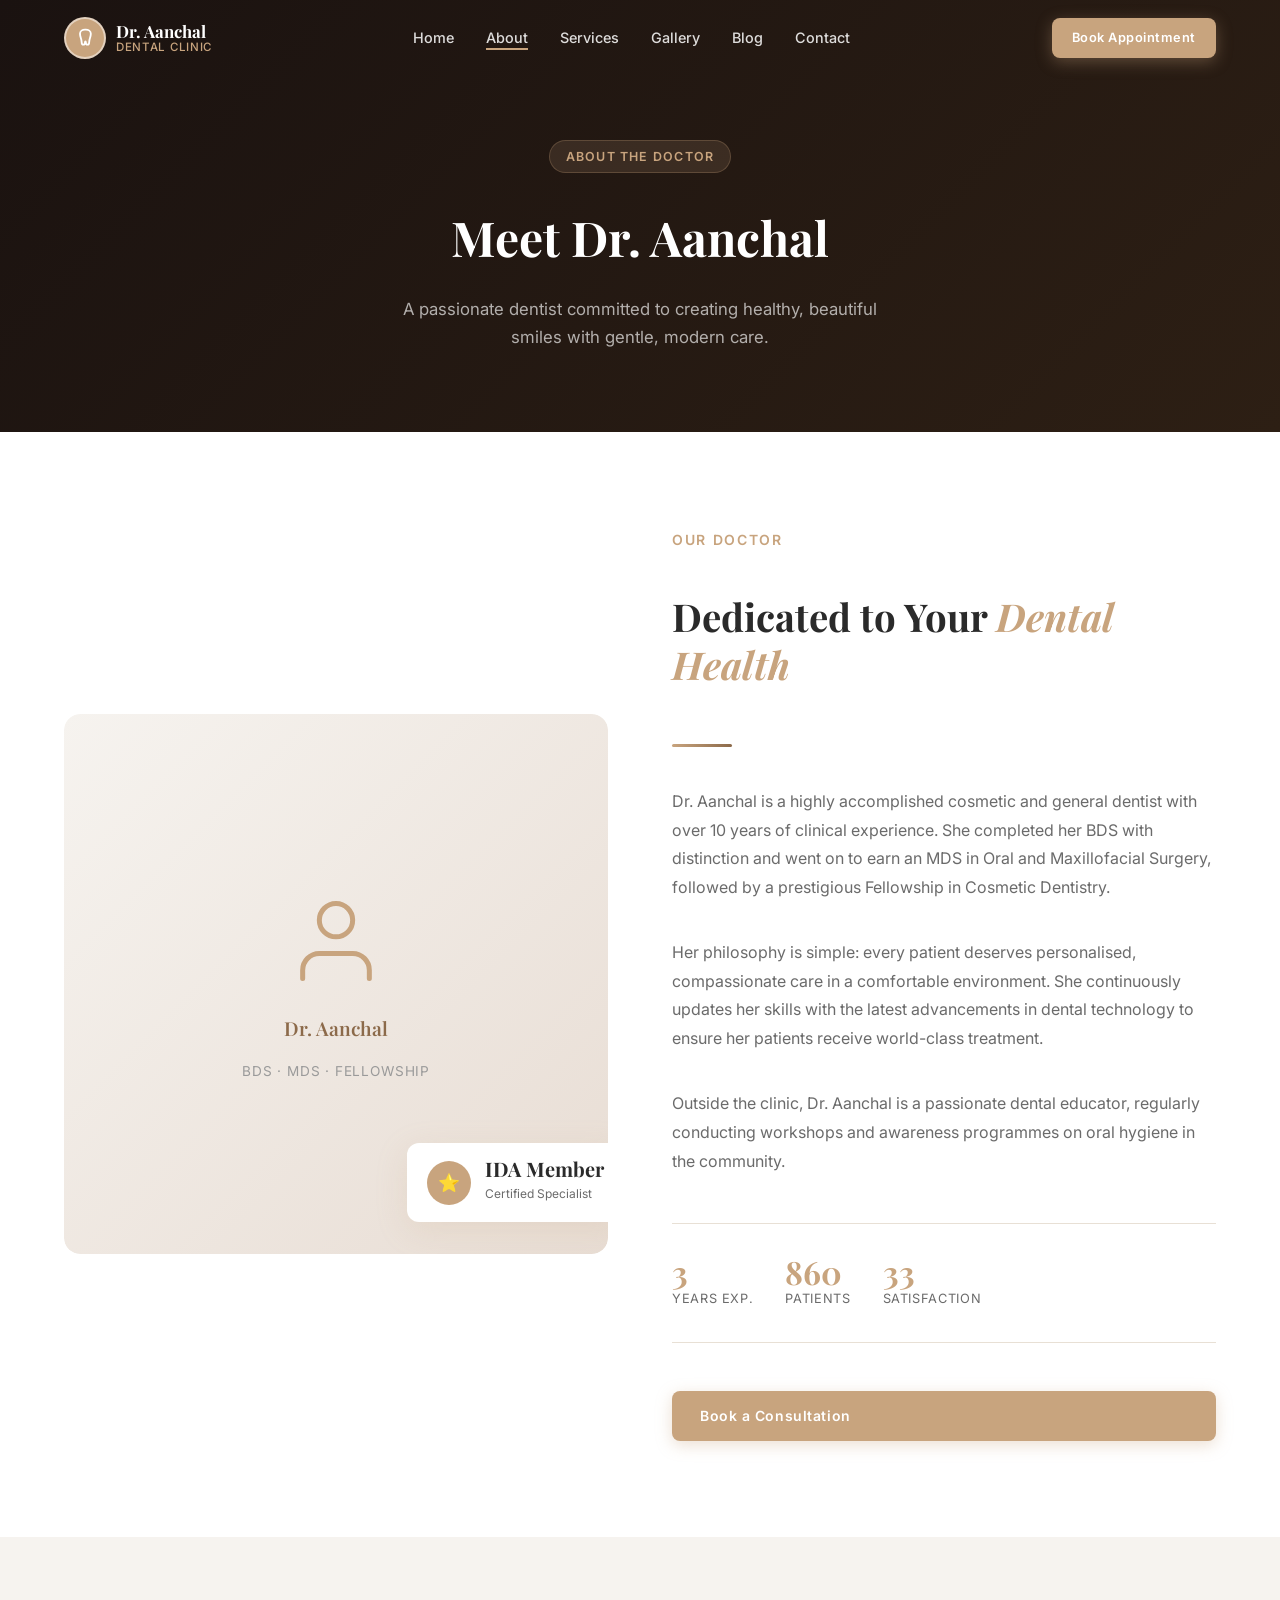
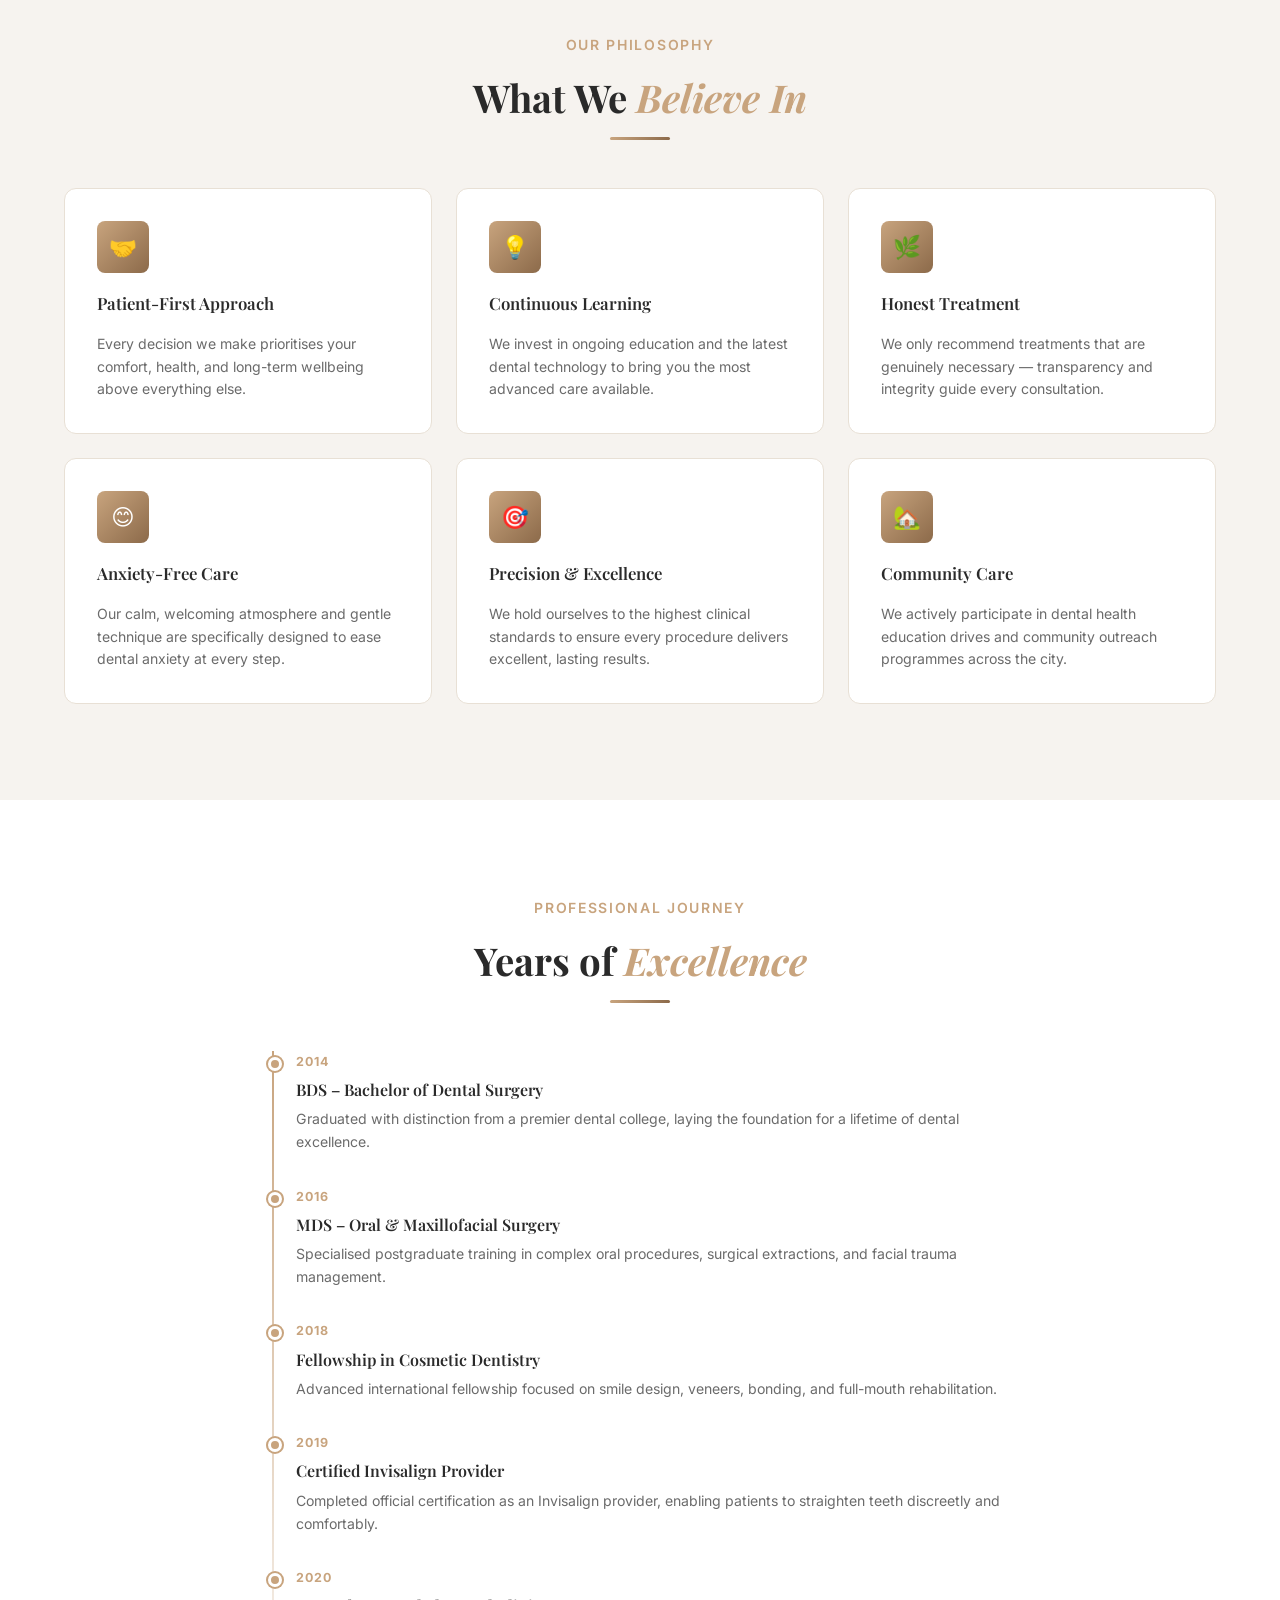
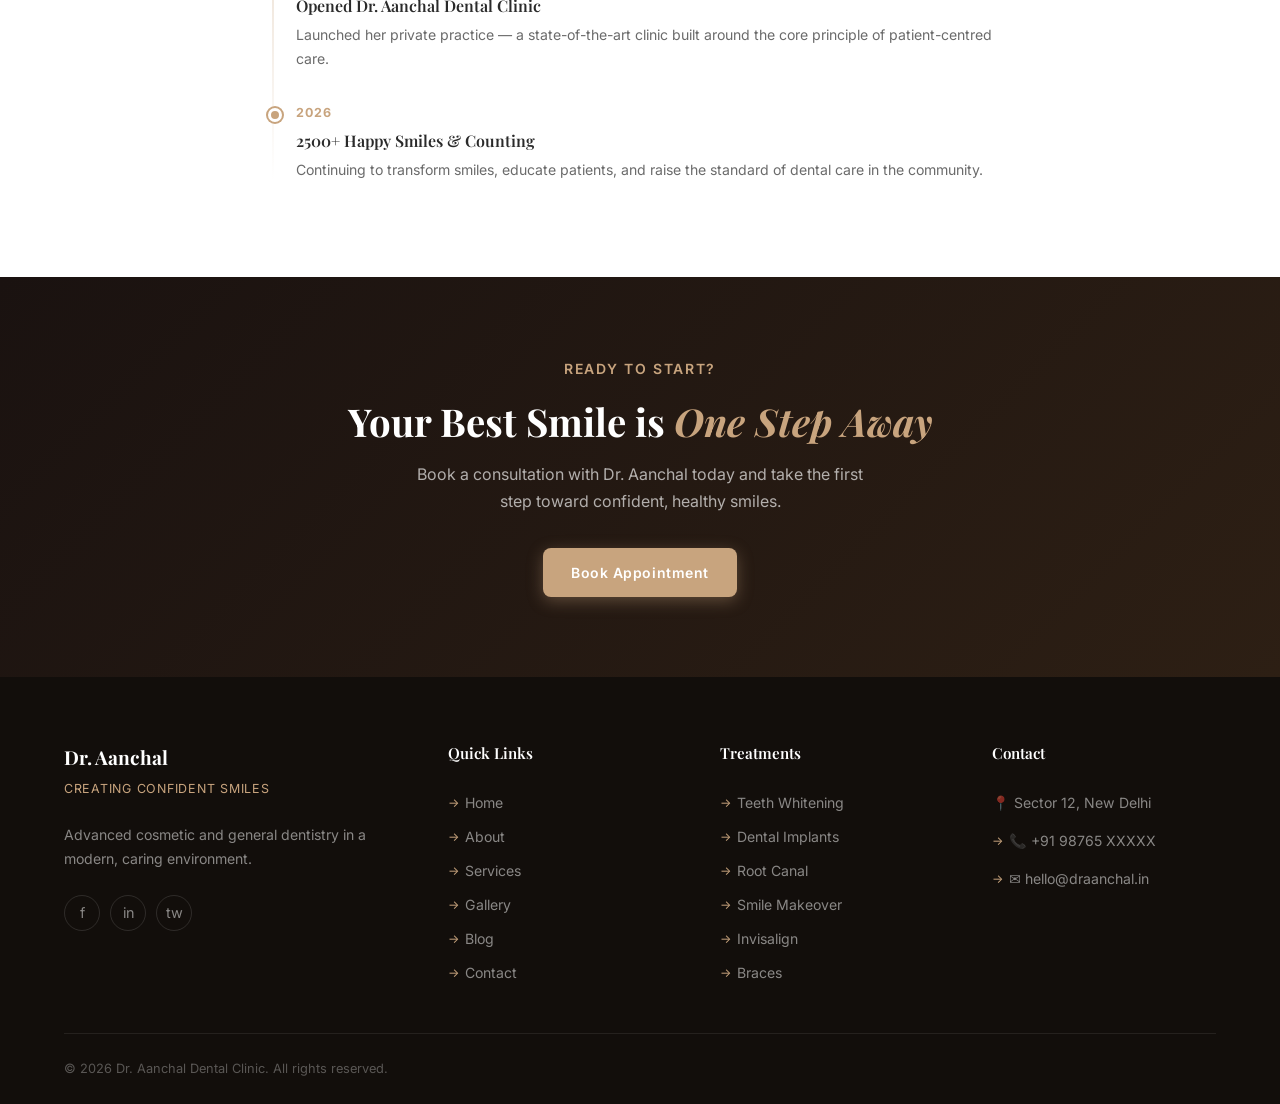
==== about.html @ 39e71c82 "feat: complete Dr. Aanchal dental clinic website - 6 pages, full design system, animations" ====
<!DOCTYPE html>
<html lang="en">
<head>
  <meta charset="UTF-8" />
  <meta name="viewport" content="width=device-width, initial-scale=1.0" />
  <meta name="description" content="Learn about Dr. Aanchal — a highly experienced cosmetic and general dentist with over 10 years of clinical expertise in modern, pain-free dentistry." />
  <title>About Dr. Aanchal | Expert Dental Care</title>
  <link rel="preconnect" href="https://fonts.googleapis.com" />
  <link rel="preconnect" href="https://fonts.gstatic.com" crossorigin />
  <link rel="stylesheet" href="assets/css/styles.css" />
  <style>
    .timeline { position: relative; padding-left: 32px; }
    .timeline::before { content:''; position:absolute; left:8px; top:0; bottom:0; width:2px; background: linear-gradient(to bottom, var(--color-primary), transparent); }
    .timeline-item { position:relative; padding-bottom:32px; }
    .timeline-item::before { content:''; position:absolute; left:-28px; top:6px; width:14px; height:14px; border-radius:50%; background:var(--color-primary); border:3px solid #fff; box-shadow:0 0 0 2px var(--color-primary); }
    .timeline-year { font-size:0.78rem; font-weight:700; color:var(--color-primary); text-transform:uppercase; letter-spacing:0.08em; margin-bottom:4px; }
    .timeline-title { font-family:var(--font-heading); font-size:1rem; font-weight:600; color:var(--color-text); margin-bottom:4px; }
    .timeline-desc { font-size:0.88rem; color:var(--color-text-muted); line-height:1.65; }
    .values-grid { display:grid; grid-template-columns:repeat(3,1fr); gap:24px; }
    @media(max-width:768px){.values-grid{grid-template-columns:1fr;}}
    @media(max-width:900px){.values-grid{grid-template-columns:repeat(2,1fr);}}
  </style>
</head>
<body>

<!-- Navbar -->
<nav class="navbar" id="navbar" role="navigation" aria-label="Main navigation">
  <div class="navbar__inner">
    <a href="index.html" class="navbar__logo" aria-label="Dr. Aanchal Dental Clinic home">
      <div class="navbar__logo-icon" aria-hidden="true">
        <svg width="20" height="20" viewBox="0 0 24 24" fill="none" stroke="currentColor" stroke-width="2.2" stroke-linecap="round" stroke-linejoin="round"><path d="M12 2C9 2 6 4 6 7c0 2 .5 3.5 1 5 .5 1.5 1 3 1 5 0 1.5.5 3 2 3s2-1.5 2-3c0-.5.2-1 .5-1 .3 0 .5.5.5 1 0 1.5.5 3 2 3s2-1.5 2-3c0-2 .5-3.5 1-5 .5-1.5 1-3 1-5 0-3-3-5-6-5z"/></svg>
      </div>
      <div class="navbar__logo-text">
        <span>Dr. Aanchal</span>
        <span>Dental Clinic</span>
      </div>
    </a>
    <ul class="navbar__nav" role="list">
      <li><a href="index.html">Home</a></li>
      <li><a href="about.html" class="active">About</a></li>
      <li><a href="services.html">Services</a></li>
      <li><a href="gallery.html">Gallery</a></li>
      <li><a href="blog.html">Blog</a></li>
      <li><a href="contact.html">Contact</a></li>
    </ul>
    <div class="navbar__cta"><a href="index.html#appointment" class="btn btn-primary btn-sm">Book Appointment</a></div>
    <button class="navbar__hamburger" id="hamburger" aria-label="Toggle menu"><span></span><span></span><span></span></button>
  </div>
</nav>
<nav class="navbar__mobile" id="mobileNav" aria-label="Mobile navigation">
  <a href="index.html">Home</a><a href="about.html">About</a><a href="services.html">Services</a><a href="gallery.html">Gallery</a><a href="blog.html">Blog</a><a href="contact.html">Contact</a>
  <a href="index.html#appointment" class="btn btn-primary" style="margin-top:8px">Book Appointment</a>
</nav>

<!-- Page Hero -->
<section class="page-hero" aria-label="About page hero">
  <div class="container">
    <span class="page-hero__label">About the Doctor</span>
    <h1 class="page-hero__title">Meet Dr. Aanchal</h1>
    <p class="page-hero__desc">A passionate dentist committed to creating healthy, beautiful smiles with gentle, modern care.</p>
  </div>
</section>

<!-- Doctor Profile -->
<section class="section" aria-labelledby="doctor-title">
  <div class="container">
    <div class="about__grid" style="display:grid;grid-template-columns:1fr 1fr;gap:64px;align-items:center;">

      <div class="about__image-wrap reveal">
        <div style="width:100%;height:540px;background:linear-gradient(135deg,#f6f3ef,#e8ddd4);border-radius:16px;display:flex;align-items:center;justify-content:center;flex-direction:column;gap:16px;">
          <svg width="100" height="110" viewBox="0 0 24 24" fill="none" stroke="#C8A47E" stroke-width="1.2" stroke-linecap="round" stroke-linejoin="round" aria-hidden="true"><path d="M20 21v-2a4 4 0 0 0-4-4H8a4 4 0 0 0-4 4v2"/><circle cx="12" cy="7" r="4"/></svg>
          <p style="font-family:'Playfair Display',serif;font-size:1.2rem;color:#8C6A4A;font-weight:600;">Dr. Aanchal</p>
          <p style="font-size:0.85rem;color:#9A9A9A;letter-spacing:0.06em;text-transform:uppercase;">BDS · MDS · Fellowship</p>
        </div>
        <div class="about__badge">
          <div class="about__badge-icon" aria-hidden="true">⭐</div>
          <div class="about__badge-text"><span>IDA Member</span><span>Certified Specialist</span></div>
        </div>
      </div>

      <div class="about__content reveal reveal-delay-2">
        <span class="section-label">Our Doctor</span>
        <h2 class="section-title" id="doctor-title">Dedicated to Your <em>Dental Health</em></h2>
        <div class="divider" aria-hidden="true"></div>
        <p class="about__bio">Dr. Aanchal is a highly accomplished cosmetic and general dentist with over 10 years of clinical experience. She completed her BDS with distinction and went on to earn an MDS in Oral and Maxillofacial Surgery, followed by a prestigious Fellowship in Cosmetic Dentistry.</p>
        <p class="about__bio" style="margin-top:12px;">Her philosophy is simple: every patient deserves personalised, compassionate care in a comfortable environment. She continuously updates her skills with the latest advancements in dental technology to ensure her patients receive world-class treatment.</p>
        <p class="about__bio" style="margin-top:12px;">Outside the clinic, Dr. Aanchal is a passionate dental educator, regularly conducting workshops and awareness programmes on oral hygiene in the community.</p>

        <div class="about__stats" style="margin-top:24px;">
          <div><div class="about__stat-num" data-count="10" data-suffix="+">10+</div><div class="about__stat-label">Years Exp.</div></div>
          <div><div class="about__stat-num" data-count="2500" data-suffix="+">2500+</div><div class="about__stat-label">Patients</div></div>
          <div><div class="about__stat-num" data-count="98" data-suffix="%">98%</div><div class="about__stat-label">Satisfaction</div></div>
        </div>
        <a href="index.html#appointment" class="btn btn-primary" style="margin-top:24px;">Book a Consultation</a>
      </div>

    </div>
  </div>
</section>

<!-- Core Values -->
<section class="section section--alt" aria-labelledby="values-title">
  <div class="container">
    <div class="section-header section-header--center">
      <span class="section-label">Our Philosophy</span>
      <h2 class="section-title" id="values-title">What We <em>Believe In</em></h2>
      <div class="divider divider--center" aria-hidden="true"></div>
    </div>
    <div class="values-grid">
      <div class="feature-card reveal">
        <div class="feature-card__icon" aria-hidden="true">🤝</div>
        <h3 class="feature-card__title">Patient-First Approach</h3>
        <p class="feature-card__desc">Every decision we make prioritises your comfort, health, and long-term wellbeing above everything else.</p>
      </div>
      <div class="feature-card reveal reveal-delay-1">
        <div class="feature-card__icon" aria-hidden="true">💡</div>
        <h3 class="feature-card__title">Continuous Learning</h3>
        <p class="feature-card__desc">We invest in ongoing education and the latest dental technology to bring you the most advanced care available.</p>
      </div>
      <div class="feature-card reveal reveal-delay-2">
        <div class="feature-card__icon" aria-hidden="true">🌿</div>
        <h3 class="feature-card__title">Honest Treatment</h3>
        <p class="feature-card__desc">We only recommend treatments that are genuinely necessary — transparency and integrity guide every consultation.</p>
      </div>
      <div class="feature-card reveal">
        <div class="feature-card__icon" aria-hidden="true">😊</div>
        <h3 class="feature-card__title">Anxiety-Free Care</h3>
        <p class="feature-card__desc">Our calm, welcoming atmosphere and gentle technique are specifically designed to ease dental anxiety at every step.</p>
      </div>
      <div class="feature-card reveal reveal-delay-1">
        <div class="feature-card__icon" aria-hidden="true">🎯</div>
        <h3 class="feature-card__title">Precision & Excellence</h3>
        <p class="feature-card__desc">We hold ourselves to the highest clinical standards to ensure every procedure delivers excellent, lasting results.</p>
      </div>
      <div class="feature-card reveal reveal-delay-2">
        <div class="feature-card__icon" aria-hidden="true">🏡</div>
        <h3 class="feature-card__title">Community Care</h3>
        <p class="feature-card__desc">We actively participate in dental health education drives and community outreach programmes across the city.</p>
      </div>
    </div>
  </div>
</section>

<!-- Journey / Timeline -->
<section class="section" aria-labelledby="journey-title">
  <div class="container" style="max-width:800px;">
    <div class="section-header section-header--center">
      <span class="section-label">Professional Journey</span>
      <h2 class="section-title" id="journey-title">Years of <em>Excellence</em></h2>
      <div class="divider divider--center" aria-hidden="true"></div>
    </div>
    <div class="timeline reveal">
      <div class="timeline-item">
        <div class="timeline-year">2014</div>
        <div class="timeline-title">BDS – Bachelor of Dental Surgery</div>
        <div class="timeline-desc">Graduated with distinction from a premier dental college, laying the foundation for a lifetime of dental excellence.</div>
      </div>
      <div class="timeline-item">
        <div class="timeline-year">2016</div>
        <div class="timeline-title">MDS – Oral & Maxillofacial Surgery</div>
        <div class="timeline-desc">Specialised postgraduate training in complex oral procedures, surgical extractions, and facial trauma management.</div>
      </div>
      <div class="timeline-item">
        <div class="timeline-year">2018</div>
        <div class="timeline-title">Fellowship in Cosmetic Dentistry</div>
        <div class="timeline-desc">Advanced international fellowship focused on smile design, veneers, bonding, and full-mouth rehabilitation.</div>
      </div>
      <div class="timeline-item">
        <div class="timeline-year">2019</div>
        <div class="timeline-title">Certified Invisalign Provider</div>
        <div class="timeline-desc">Completed official certification as an Invisalign provider, enabling patients to straighten teeth discreetly and comfortably.</div>
      </div>
      <div class="timeline-item">
        <div class="timeline-year">2020</div>
        <div class="timeline-title">Opened Dr. Aanchal Dental Clinic</div>
        <div class="timeline-desc">Launched her private practice — a state-of-the-art clinic built around the core principle of patient-centred care.</div>
      </div>
      <div class="timeline-item" style="padding-bottom:0;">
        <div class="timeline-year">2026</div>
        <div class="timeline-title">2500+ Happy Smiles & Counting</div>
        <div class="timeline-desc">Continuing to transform smiles, educate patients, and raise the standard of dental care in the community.</div>
      </div>
    </div>
  </div>
</section>

<!-- CTA Banner -->
<section style="background:linear-gradient(135deg,#1a1210,#2d1f14);padding:80px 0;text-align:center;" aria-labelledby="cta-title">
  <div class="container">
    <span class="section-label" style="color:var(--color-primary);">Ready to Start?</span>
    <h2 class="section-title" id="cta-title" style="color:#fff;margin:8px auto 16px;">Your Best Smile is <em>One Step Away</em></h2>
    <p style="color:rgba(255,255,255,0.65);max-width:480px;margin:0 auto 32px;font-size:1rem;">Book a consultation with Dr. Aanchal today and take the first step toward confident, healthy smiles.</p>
    <a href="index.html#appointment" class="btn btn-primary">Book Appointment</a>
  </div>
</section>

<!-- Footer -->
<footer class="footer" role="contentinfo">
  <div class="container">
    <div class="footer__top">
      <div>
        <div class="footer__brand-name">Dr. Aanchal</div>
        <span class="footer__brand-tagline">Creating Confident Smiles</span>
        <p class="footer__brand-desc">Advanced cosmetic and general dentistry in a modern, caring environment.</p>
        <div class="footer__social" aria-label="Social media">
          <a href="#" class="social-link" aria-label="Facebook">f</a>
          <a href="#" class="social-link" aria-label="Instagram">in</a>
          <a href="#" class="social-link" aria-label="Twitter">tw</a>
        </div>
      </div>
      <div>
        <h4 class="footer__col-title">Quick Links</h4>
        <ul class="footer__links">
          <li><a href="index.html">Home</a></li><li><a href="about.html">About</a></li>
          <li><a href="services.html">Services</a></li><li><a href="gallery.html">Gallery</a></li>
          <li><a href="blog.html">Blog</a></li><li><a href="contact.html">Contact</a></li>
        </ul>
      </div>
      <div>
        <h4 class="footer__col-title">Treatments</h4>
        <ul class="footer__links">
          <li><a href="services.html">Teeth Whitening</a></li><li><a href="services.html">Dental Implants</a></li>
          <li><a href="services.html">Root Canal</a></li><li><a href="services.html">Smile Makeover</a></li>
          <li><a href="services.html">Invisalign</a></li><li><a href="services.html">Braces</a></li>
        </ul>
      </div>
      <div>
        <h4 class="footer__col-title">Contact</h4>
        <ul class="footer__links" style="gap:14px;">
          <li style="color:rgba(255,255,255,0.5);font-size:0.88rem;">📍 Sector 12, New Delhi</li>
          <li><a href="tel:+919876500000" style="color:rgba(255,255,255,0.5);font-size:0.88rem;">📞 +91 98765 XXXXX</a></li>
          <li><a href="mailto:hello@draanchal.in" style="color:rgba(255,255,255,0.5);font-size:0.88rem;">✉️ hello@draanchal.in</a></li>
        </ul>
      </div>
    </div>
    <div class="footer__bottom"><span>&copy; 2026 Dr. Aanchal Dental Clinic. All rights reserved.</span></div>
  </div>
</footer>

<script src="assets/js/main.js"></script>
</body>
</html>
---- assets/css/styles.css ----
/* ============================================================
   DR. AANCHAL DENTAL CLINIC — GLOBAL DESIGN SYSTEM
   ============================================================ */

/* ---- Google Fonts ---- */
@import url('https://fonts.googleapis.com/css2?family=Playfair+Display:ital,wght@0,400;0,600;0,700;1,400&family=Inter:wght@300;400;500;600;700&display=swap');

/* ---- CSS Custom Properties ---- */
:root {
  /* Colors */
  --color-primary:     #C8A47E;
  --color-primary-dark:#8C6A4A;
  --color-secondary:   #F6F3EF;
  --color-bg:          #FFFFFF;
  --color-text:        #2A2A2A;
  --color-text-muted:  #6B6B6B;
  --color-text-light:  #9A9A9A;
  --color-border:      #E8E0D5;
  --color-overlay:     rgba(42, 42, 42, 0.55);

  /* Typography */
  --font-heading: 'Playfair Display', Georgia, serif;
  --font-body:    'Inter', system-ui, sans-serif;

  /* Font Sizes */
  --fs-hero:    clamp(2.4rem, 5vw, 4rem);
  --fs-h2:      clamp(1.8rem, 3vw, 2.5rem);
  --fs-h3:      clamp(1.2rem, 2vw, 1.5rem);
  --fs-body:    1rem;
  --fs-sm:      0.875rem;

  /* Spacing */
  --sp-1: 8px;
  --sp-2: 16px;
  --sp-3: 24px;
  --sp-4: 32px;
  --sp-5: 48px;
  --sp-6: 64px;
  --sp-7: 96px;

  /* Layout */
  --max-width: 1200px;
  --radius-sm: 8px;
  --radius-md: 12px;
  --radius-lg: 16px;

  /* Shadows */
  --shadow-sm: 0 2px 8px rgba(200, 164, 126, 0.1);
  --shadow-md: 0 8px 32px rgba(200, 164, 126, 0.18);
  --shadow-lg: 0 16px 48px rgba(200, 164, 126, 0.25);

  /* Transitions */
  --transition: 0.35s ease-out;
  --transition-fast: 0.2s ease-out;
}

/* ============================================================
   RESET & BASE
   ============================================================ */
*, *::before, *::after {
  box-sizing: border-box;
  margin: 0;
  padding: 0;
}

html {
  scroll-behavior: smooth;
  font-size: 16px;
}

body {
  font-family: var(--font-body);
  color: var(--color-text);
  background: var(--color-bg);
  line-height: 1.7;
  overflow-x: hidden;
}

img {
  max-width: 100%;
  height: auto;
  display: block;
}

a {
  color: inherit;
  text-decoration: none;
}

ul {
  list-style: none;
}

button, input, select, textarea {
  font-family: var(--font-body);
}

/* ============================================================
   UTILITY CLASSES
   ============================================================ */
.container {
  width: 100%;
  max-width: var(--max-width);
  margin: 0 auto;
  padding: 0 var(--sp-3);
}

.section {
  padding: var(--sp-7) 0;
}

.section--alt {
  background: var(--color-secondary);
}

.section-label {
  font-family: var(--font-body);
  font-size: var(--fs-sm);
  font-weight: 600;
  letter-spacing: 0.12em;
  text-transform: uppercase;
  color: var(--color-primary);
  display: block;
  margin-bottom: var(--sp-2);
}

.section-title {
  font-family: var(--font-heading);
  font-size: var(--fs-h2);
  font-weight: 700;
  color: var(--color-text);
  line-height: 1.25;
  margin-bottom: var(--sp-2);
}

.section-title em {
  color: var(--color-primary);
  font-style: italic;
}

.section-desc {
  font-size: 1.05rem;
  color: var(--color-text-muted);
  max-width: 580px;
  margin-bottom: var(--sp-5);
}

.section-header {
  margin-bottom: var(--sp-5);
}

.section-header--center {
  text-align: center;
}

.section-header--center .section-desc {
  margin: 0 auto var(--sp-5);
}

.text-gold { color: var(--color-primary); }
.text-muted { color: var(--color-text-muted); }

.grid-2 { display: grid; grid-template-columns: repeat(2, 1fr); gap: var(--sp-4); }
.grid-3 { display: grid; grid-template-columns: repeat(3, 1fr); gap: var(--sp-4); }
.grid-4 { display: grid; grid-template-columns: repeat(4, 1fr); gap: var(--sp-3); }

.flex-center {
  display: flex;
  align-items: center;
  justify-content: center;
}

/* ============================================================
   BUTTONS
   ============================================================ */
.btn {
  display: inline-flex;
  align-items: center;
  gap: 8px;
  padding: 13px 28px;
  border-radius: var(--radius-sm);
  font-size: var(--fs-sm);
  font-weight: 600;
  letter-spacing: 0.04em;
  cursor: pointer;
  border: none;
  transition: var(--transition);
  white-space: nowrap;
}

.btn-primary {
  background: var(--color-primary);
  color: #fff;
  box-shadow: 0 4px 16px rgba(200, 164, 126, 0.35);
}

.btn-primary:hover {
  background: var(--color-primary-dark);
  transform: translateY(-2px);
  box-shadow: var(--shadow-md);
}

.btn-outline {
  background: transparent;
  color: var(--color-primary);
  border: 1.5px solid var(--color-primary);
}

.btn-outline:hover {
  background: var(--color-primary);
  color: #fff;
  transform: translateY(-2px);
}

.btn-white {
  background: #fff;
  color: var(--color-primary-dark);
}

.btn-white:hover {
  background: var(--color-secondary);
  transform: translateY(-2px);
}

.btn-sm {
  padding: 9px 20px;
  font-size: 0.8rem;
}

/* ============================================================
   NAVBAR
   ============================================================ */
.navbar {
  position: fixed;
  top: 0;
  left: 0;
  right: 0;
  z-index: 999;
  background: transparent;
  transition: background var(--transition), box-shadow var(--transition);
  padding: 0;
}

.navbar.scrolled {
  background: rgba(255, 255, 255, 0.97);
  box-shadow: 0 2px 24px rgba(200, 164, 126, 0.15);
  backdrop-filter: blur(12px);
}

.navbar__inner {
  display: flex;
  align-items: center;
  justify-content: space-between;
  height: 76px;
  padding: 0 var(--sp-3);
  max-width: var(--max-width);
  margin: 0 auto;
}

.navbar__logo {
  display: flex;
  align-items: center;
  gap: 10px;
}

.navbar__logo-icon {
  width: 42px;
  height: 42px;
  background: var(--color-primary);
  border-radius: 50%;
  display: flex;
  align-items: center;
  justify-content: center;
  color: #fff;
  font-size: 1.2rem;
}

.navbar__logo-text {
  display: flex;
  flex-direction: column;
  line-height: 1.2;
}

.navbar__logo-text span:first-child {
  font-family: var(--font-heading);
  font-size: 1.05rem;
  font-weight: 700;
  color: var(--color-text);
}

.navbar__logo-text span:last-child {
  font-size: 0.72rem;
  color: var(--color-primary);
  letter-spacing: 0.06em;
  text-transform: uppercase;
  font-weight: 500;
}

.navbar.scrolled .navbar__logo-text span:first-child { color: var(--color-text); }
.navbar:not(.scrolled) .navbar__logo-text span:first-child { color: #fff; }
.navbar:not(.scrolled) .navbar__logo-icon { border: 2px solid rgba(255,255,255,0.5); }

.navbar__nav {
  display: flex;
  align-items: center;
  gap: var(--sp-4);
}

.navbar__nav a {
  font-size: 0.9rem;
  font-weight: 500;
  color: var(--color-text-muted);
  position: relative;
  transition: color var(--transition-fast);
}

.navbar:not(.scrolled) .navbar__nav a {
  color: rgba(255,255,255,0.85);
}

.navbar__nav a::after {
  content: '';
  position: absolute;
  bottom: -4px;
  left: 0;
  right: 100%;
  height: 2px;
  background: var(--color-primary);
  transition: right var(--transition-fast);
}

.navbar__nav a:hover::after,
.navbar__nav a.active::after { right: 0; }

.navbar__nav a:hover,
.navbar__nav a.active { color: var(--color-primary); }

.navbar:not(.scrolled) .navbar__nav a:hover { color: #fff; }

.navbar__cta {
  display: flex;
  align-items: center;
  gap: var(--sp-2);
}

.navbar__hamburger {
  display: none;
  flex-direction: column;
  gap: 5px;
  cursor: pointer;
  padding: 6px;
  background: none;
  border: none;
}

.navbar__hamburger span {
  display: block;
  width: 24px;
  height: 2px;
  background: #fff;
  border-radius: 2px;
  transition: var(--transition);
}

.navbar.scrolled .navbar__hamburger span { background: var(--color-text); }

.navbar__hamburger.open span:nth-child(1) { transform: translateY(7px) rotate(45deg); }
.navbar__hamburger.open span:nth-child(2) { opacity: 0; }
.navbar__hamburger.open span:nth-child(3) { transform: translateY(-7px) rotate(-45deg); }

/* Mobile nav overlay */
.navbar__mobile {
  display: none;
  position: fixed;
  inset: 76px 0 0;
  background: rgba(255,255,255,0.98);
  backdrop-filter: blur(16px);
  flex-direction: column;
  align-items: center;
  justify-content: center;
  gap: var(--sp-4);
  z-index: 998;
  opacity: 0;
  pointer-events: none;
  transition: opacity var(--transition);
}

.navbar__mobile.open {
  opacity: 1;
  pointer-events: all;
}

.navbar__mobile a {
  font-family: var(--font-heading);
  font-size: 1.5rem;
  color: var(--color-text);
  font-weight: 600;
}

.navbar__mobile a:hover { color: var(--color-primary); }

/* ============================================================
   HERO SECTION
   ============================================================ */
.hero {
  position: relative;
  min-height: 100vh;
  display: flex;
  align-items: center;
  overflow: hidden;
  background: #1a1412;
}

.hero__bg {
  position: absolute;
  inset: 0;
  background-image: url('../images/hero-bg.jpg');
  background-size: cover;
  background-position: center 20%;
  opacity: 0.65;
  transform: scale(1.05);
  animation: heroZoom 8s ease-out forwards;
}

@keyframes heroZoom {
  from { transform: scale(1.08); }
  to   { transform: scale(1.0); }
}

.hero__gradient {
  position: absolute;
  inset: 0;
  background: linear-gradient(
    135deg,
    rgba(20, 15, 10, 0.75) 0%,
    rgba(140, 106, 74, 0.35) 60%,
    transparent 100%
  );
}

.hero__content {
  position: relative;
  z-index: 2;
  padding: var(--sp-7) var(--sp-3);
  max-width: var(--max-width);
  margin: 0 auto;
  width: 100%;
  padding-top: 120px;
}

.hero__badge {
  display: inline-flex;
  align-items: center;
  gap: 8px;
  background: rgba(200, 164, 126, 0.2);
  border: 1px solid rgba(200, 164, 126, 0.4);
  color: #e8c99a;
  padding: 6px 16px;
  border-radius: 50px;
  font-size: 0.78rem;
  font-weight: 600;
  letter-spacing: 0.1em;
  text-transform: uppercase;
  margin-bottom: var(--sp-3);
  animation: fadeInUp 0.6s ease-out 0.2s both;
}

.hero__badge-dot {
  width: 6px;
  height: 6px;
  background: var(--color-primary);
  border-radius: 50%;
  animation: pulse 1.8s infinite;
}

@keyframes pulse {
  0%, 100% { opacity: 1; transform: scale(1); }
  50%       { opacity: 0.5; transform: scale(1.3); }
}

.hero__title {
  font-family: var(--font-heading);
  font-size: var(--fs-hero);
  font-weight: 700;
  color: #fff;
  line-height: 1.18;
  max-width: 700px;
  margin-bottom: var(--sp-3);
  animation: fadeInUp 0.6s ease-out 0.4s both;
}

.hero__title em {
  color: var(--color-primary);
  font-style: italic;
  display: block;
}

.hero__subtitle {
  font-size: 1.1rem;
  color: rgba(255,255,255,0.8);
  max-width: 520px;
  line-height: 1.75;
  margin-bottom: var(--sp-5);
  animation: fadeInUp 0.6s ease-out 0.6s both;
}

.hero__actions {
  display: flex;
  align-items: center;
  gap: var(--sp-3);
  flex-wrap: wrap;
  animation: fadeInUp 0.6s ease-out 0.8s both;
}

.hero__stats {
  display: flex;
  align-items: center;
  gap: var(--sp-5);
  margin-top: var(--sp-6);
  animation: fadeInUp 0.6s ease-out 1s both;
}

.hero__stat {
  text-align: left;
}

.hero__stat-number {
  font-family: var(--font-heading);
  font-size: 2rem;
  font-weight: 700;
  color: var(--color-primary);
  line-height: 1;
}

.hero__stat-label {
  font-size: 0.78rem;
  color: rgba(255,255,255,0.65);
  margin-top: 2px;
  text-transform: uppercase;
  letter-spacing: 0.06em;
}

.hero__stat-divider {
  width: 1px;
  height: 40px;
  background: rgba(255,255,255,0.2);
}

.hero__scroll {
  position: absolute;
  bottom: 32px;
  left: 50%;
  transform: translateX(-50%);
  display: flex;
  flex-direction: column;
  align-items: center;
  gap: 8px;
  cursor: pointer;
  z-index: 2;
  animation: fadeIn 1s ease 1.5s both;
}

.hero__scroll span {
  font-size: 0.72rem;
  color: rgba(255,255,255,0.5);
  letter-spacing: 0.1em;
  text-transform: uppercase;
}

.hero__scroll-line {
  width: 1px;
  height: 40px;
  background: linear-gradient(to bottom, rgba(255,255,255,0.4), transparent);
  animation: scrollLine 1.5s ease-in-out infinite;
}

@keyframes scrollLine {
  0%   { transform: scaleY(0); transform-origin: top; }
  50%  { transform: scaleY(1); transform-origin: top; }
  100% { transform: scaleY(0); transform-origin: bottom; }
}

/* ============================================================
   SERVICES SECTION
   ============================================================ */
.service-card {
  background: var(--color-bg);
  border: 1px solid var(--color-border);
  border-radius: var(--radius-lg);
  padding: var(--sp-4);
  display: flex;
  flex-direction: column;
  gap: var(--sp-2);
  transition: transform var(--transition), box-shadow var(--transition), border-color var(--transition);
  cursor: pointer;
}

.service-card:hover {
  transform: translateY(-6px);
  box-shadow: var(--shadow-lg);
  border-color: var(--color-primary);
}

.service-card__icon {
  width: 56px;
  height: 56px;
  background: var(--color-secondary);
  border-radius: var(--radius-md);
  display: flex;
  align-items: center;
  justify-content: center;
  font-size: 1.5rem;
  margin-bottom: var(--sp-1);
  transition: background var(--transition);
}

.service-card:hover .service-card__icon {
  background: var(--color-primary);
}

.service-card__icon svg,
.service-card__icon span {
  transition: color var(--transition), stroke var(--transition);
}

.service-card:hover .service-card__icon svg { stroke: #fff; }

.service-card__title {
  font-family: var(--font-heading);
  font-size: 1.1rem;
  font-weight: 600;
  color: var(--color-text);
}

.service-card__desc {
  font-size: 0.9rem;
  color: var(--color-text-muted);
  line-height: 1.65;
  flex: 1;
}

.service-card__link {
  font-size: 0.85rem;
  font-weight: 600;
  color: var(--color-primary);
  display: inline-flex;
  align-items: center;
  gap: 6px;
  margin-top: var(--sp-1);
  transition: gap var(--transition-fast);
}

.service-card:hover .service-card__link { gap: 10px; }

/* ============================================================
   ABOUT SECTION
   ============================================================ */
.about__image-wrap {
  position: relative;
  border-radius: var(--radius-lg);
  overflow: hidden;
}

.about__image-wrap img {
  width: 100%;
  height: 560px;
  object-fit: cover;
  border-radius: var(--radius-lg);
  transition: transform 0.6s ease-out;
}

.about__image-wrap:hover img { transform: scale(1.03); }

.about__badge {
  position: absolute;
  bottom: 32px;
  right: -16px;
  background: #fff;
  border-radius: var(--radius-md);
  padding: 16px 20px;
  box-shadow: var(--shadow-md);
  display: flex;
  align-items: center;
  gap: 14px;
  min-width: 180px;
}

.about__badge-icon {
  width: 44px;
  height: 44px;
  background: var(--color-primary);
  border-radius: 50%;
  display: flex;
  align-items: center;
  justify-content: center;
  color: #fff;
  font-size: 1.1rem;
  flex-shrink: 0;
}

.about__badge-text span:first-child {
  font-family: var(--font-heading);
  font-size: 1.25rem;
  font-weight: 700;
  color: var(--color-text);
  display: block;
  line-height: 1;
}

.about__badge-text span:last-child {
  font-size: 0.75rem;
  color: var(--color-text-muted);
}

.about__content {
  display: flex;
  flex-direction: column;
  justify-content: center;
  gap: var(--sp-3);
}

.about__bio {
  font-size: 1rem;
  color: var(--color-text-muted);
  line-height: 1.8;
}

.about__credentials {
  display: flex;
  flex-direction: column;
  gap: var(--sp-2);
}

.credential-item {
  display: flex;
  align-items: center;
  gap: 12px;
  font-size: 0.9rem;
  color: var(--color-text-muted);
}

.credential-dot {
  width: 8px;
  height: 8px;
  background: var(--color-primary);
  border-radius: 50%;
  flex-shrink: 0;
}

.about__stats {
  display: flex;
  gap: var(--sp-4);
  padding: var(--sp-4) 0;
  border-top: 1px solid var(--color-border);
  border-bottom: 1px solid var(--color-border);
}

.about__stat-num {
  font-family: var(--font-heading);
  font-size: 2rem;
  font-weight: 700;
  color: var(--color-primary);
  line-height: 1;
}

.about__stat-label {
  font-size: 0.8rem;
  color: var(--color-text-muted);
  text-transform: uppercase;
  letter-spacing: 0.05em;
}

/* ============================================================
   WHY CHOOSE US
   ============================================================ */
.feature-card {
  background: var(--color-bg);
  border-radius: var(--radius-md);
  padding: var(--sp-4);
  display: flex;
  flex-direction: column;
  align-items: flex-start;
  gap: var(--sp-2);
  border: 1px solid var(--color-border);
  transition: transform var(--transition), box-shadow var(--transition);
}

.feature-card:hover {
  transform: translateY(-4px);
  box-shadow: var(--shadow-md);
}

.feature-card__icon {
  width: 52px;
  height: 52px;
  background: linear-gradient(135deg, var(--color-primary), var(--color-primary-dark));
  border-radius: var(--radius-sm);
  display: flex;
  align-items: center;
  justify-content: center;
  color: #fff;
  font-size: 1.4rem;
}

.feature-card__title {
  font-family: var(--font-heading);
  font-size: 1.05rem;
  font-weight: 600;
  color: var(--color-text);
}

.feature-card__desc {
  font-size: 0.88rem;
  color: var(--color-text-muted);
  line-height: 1.6;
}

/* ============================================================
   TREATMENTS SECTION
   ============================================================ */
.treatment-card {
  background: var(--color-bg);
  border-radius: var(--radius-lg);
  overflow: hidden;
  border: 1px solid var(--color-border);
  transition: transform var(--transition), box-shadow var(--transition);
}

.treatment-card:hover {
  transform: translateY(-6px);
  box-shadow: var(--shadow-lg);
}

.treatment-card__img {
  height: 200px;
  overflow: hidden;
  background: var(--color-secondary);
  display: flex;
  align-items: center;
  justify-content: center;
}

.treatment-card__img img {
  width: 100%;
  height: 100%;
  object-fit: cover;
  transition: transform 0.5s ease-out;
}

.treatment-card:hover .treatment-card__img img {
  transform: scale(1.08);
}

.treatment-card__img-placeholder {
  font-size: 3.5rem;
}

.treatment-card__body {
  padding: var(--sp-3);
}

.treatment-card__title {
  font-family: var(--font-heading);
  font-size: 1.1rem;
  font-weight: 600;
  color: var(--color-text);
  margin-bottom: 8px;
}

.treatment-card__desc {
  font-size: 0.88rem;
  color: var(--color-text-muted);
  line-height: 1.65;
  margin-bottom: var(--sp-3);
}

/* ============================================================
   BEFORE / AFTER GALLERY
   ============================================================ */
.gallery-grid {
  display: grid;
  grid-template-columns: repeat(3, 1fr);
  gap: var(--sp-3);
}

.gallery-item {
  position: relative;
  border-radius: var(--radius-md);
  overflow: hidden;
  aspect-ratio: 4/3;
  background: var(--color-secondary);
  cursor: pointer;
}

.gallery-item__img {
  width: 100%;
  height: 100%;
  object-fit: cover;
  transition: transform 0.5s ease-out;
}

.gallery-item:hover .gallery-item__img { transform: scale(1.08); }

.gallery-item__overlay {
  position: absolute;
  inset: 0;
  background: linear-gradient(to top, rgba(140, 106, 74, 0.85), transparent);
  opacity: 0;
  transition: opacity var(--transition);
  display: flex;
  align-items: flex-end;
  padding: var(--sp-3);
}

.gallery-item:hover .gallery-item__overlay { opacity: 1; }

.gallery-item__label {
  color: #fff;
  font-weight: 600;
  font-size: 0.95rem;
  font-family: var(--font-heading);
}

.gallery-item__sublabel {
  color: rgba(255,255,255,0.75);
  font-size: 0.78rem;
}

.gallery-placeholder {
  width: 100%;
  height: 100%;
  display: flex;
  flex-direction: column;
  align-items: center;
  justify-content: center;
  gap: 8px;
  background: linear-gradient(135deg, var(--color-secondary), #e8e0d5);
}

.gallery-placeholder span {
  font-size: 2.5rem;
}

.gallery-placeholder p {
  font-size: 0.78rem;
  color: var(--color-text-muted);
  text-align: center;
  font-weight: 600;
}

/* ============================================================
   TESTIMONIALS
   ============================================================ */
.testimonials-carousel {
  position: relative;
  overflow: hidden;
}

.testimonials-track {
  display: flex;
  transition: transform 0.5s ease-out;
}

.testimonial-card {
  min-width: 100%;
  display: flex;
  justify-content: center;
}

.testimonial-inner {
  max-width: 680px;
  background: var(--color-bg);
  border-radius: var(--radius-lg);
  padding: var(--sp-5);
  text-align: center;
  box-shadow: var(--shadow-md);
  position: relative;
}

.testimonial-inner::before {
  content: '\201C';
  font-family: var(--font-heading);
  font-size: 6rem;
  color: var(--color-primary);
  opacity: 0.15;
  position: absolute;
  top: -10px;
  left: 24px;
  line-height: 1;
}

.testimonial__stars {
  display: flex;
  justify-content: center;
  gap: 4px;
  margin-bottom: var(--sp-3);
}

.star {
  color: #F59E0B;
  font-size: 1.1rem;
}

.testimonial__text {
  font-size: 1.05rem;
  color: var(--color-text-muted);
  line-height: 1.8;
  font-style: italic;
  margin-bottom: var(--sp-4);
}

.testimonial__author {
  display: flex;
  align-items: center;
  justify-content: center;
  gap: var(--sp-2);
}

.testimonial__avatar {
  width: 48px;
  height: 48px;
  border-radius: 50%;
  background: var(--color-primary);
  display: flex;
  align-items: center;
  justify-content: center;
  font-size: 1.1rem;
  color: #fff;
  font-weight: 700;
  font-family: var(--font-heading);
  flex-shrink: 0;
}

.testimonial__name {
  font-family: var(--font-heading);
  font-weight: 600;
  font-size: 1rem;
  color: var(--color-text);
}

.testimonial__role {
  font-size: 0.8rem;
  color: var(--color-text-muted);
}

.carousel-controls {
  display: flex;
  align-items: center;
  justify-content: center;
  gap: var(--sp-2);
  margin-top: var(--sp-4);
}

.carousel-btn {
  width: 44px;
  height: 44px;
  border-radius: 50%;
  border: 1.5px solid var(--color-border);
  background: var(--color-bg);
  display: flex;
  align-items: center;
  justify-content: center;
  cursor: pointer;
  transition: var(--transition);
  color: var(--color-text-muted);
  font-size: 1.1rem;
}

.carousel-btn:hover {
  background: var(--color-primary);
  border-color: var(--color-primary);
  color: #fff;
}

.carousel-dots {
  display: flex;
  gap: 8px;
  align-items: center;
}

.carousel-dot {
  width: 8px;
  height: 8px;
  border-radius: 50%;
  background: var(--color-border);
  cursor: pointer;
  transition: var(--transition);
}

.carousel-dot.active {
  background: var(--color-primary);
  transform: scale(1.3);
}

/* ============================================================
   APPOINTMENT FORM
   ============================================================ */
.appointment-section {
  background: linear-gradient(135deg, #1a1210 0%, #2d1f14 50%, #1a1210 100%);
  position: relative;
  overflow: hidden;
}

.appointment-section::before {
  content: '';
  position: absolute;
  top: -100px;
  right: -100px;
  width: 400px;
  height: 400px;
  border-radius: 50%;
  background: rgba(200, 164, 126, 0.07);
  pointer-events: none;
}

.appointment-section::after {
  content: '';
  position: absolute;
  bottom: -80px;
  left: -80px;
  width: 300px;
  height: 300px;
  border-radius: 50%;
  background: rgba(200, 164, 126, 0.05);
  pointer-events: none;
}

.appointment-grid {
  display: grid;
  grid-template-columns: 1fr 1.2fr;
  gap: var(--sp-6);
  align-items: start;
}

.appointment__info { color: #fff; }

.appointment__info .section-label { color: var(--color-primary); }
.appointment__info .section-title { color: #fff; }
.appointment__info .section-desc { color: rgba(255,255,255,0.65); }

.appointment__info-items {
  display: flex;
  flex-direction: column;
  gap: var(--sp-3);
  margin-top: var(--sp-4);
}

.appointment__info-item {
  display: flex;
  align-items: center;
  gap: var(--sp-2);
  color: rgba(255,255,255,0.75);
  font-size: 0.9rem;
}

.appointment__info-item-icon {
  width: 36px;
  height: 36px;
  background: rgba(200, 164, 126, 0.15);
  border-radius: var(--radius-sm);
  display: flex;
  align-items: center;
  justify-content: center;
  flex-shrink: 0;
}

.appointment-form {
  background: #fff;
  border-radius: var(--radius-lg);
  padding: var(--sp-5);
  box-shadow: var(--shadow-lg);
}

.form-row {
  display: grid;
  grid-template-columns: 1fr 1fr;
  gap: var(--sp-2);
}

.form-group {
  display: flex;
  flex-direction: column;
  gap: 6px;
  margin-bottom: var(--sp-2);
}

.form-group label {
  font-size: 0.82rem;
  font-weight: 600;
  color: var(--color-text);
  letter-spacing: 0.03em;
}

.form-group input,
.form-group select,
.form-group textarea {
  padding: 12px 16px;
  border: 1.5px solid var(--color-border);
  border-radius: var(--radius-sm);
  font-size: 0.9rem;
  color: var(--color-text);
  background: var(--color-bg);
  transition: border-color var(--transition-fast), box-shadow var(--transition-fast);
  outline: none;
}

.form-group input:focus,
.form-group select:focus,
.form-group textarea:focus {
  border-color: var(--color-primary);
  box-shadow: 0 0 0 3px rgba(200, 164, 126, 0.15);
}

.form-group textarea {
  resize: none;
  height: 100px;
}

.form-group select {
  appearance: none;
  background-image: url("data:image/svg+xml,%3csvg xmlns='http://www.w3.org/2000/svg' fill='none' viewBox='0 0 20 20'%3e%3cpath stroke='%236b6b6b' stroke-linecap='round' stroke-linejoin='round' stroke-width='1.5' d='m6 8 4 4 4-4'/%3e%3c/svg%3e");
  background-repeat: no-repeat;
  background-position: right 12px center;
  background-size: 20px;
  padding-right: 40px;
}

.form-success {
  display: none;
  text-align: center;
  padding: var(--sp-4);
  color: var(--color-primary-dark);
  font-weight: 500;
}

.form-success.visible { display: block; }

/* ============================================================
   FAQ SECTION
   ============================================================ */
.faq-list {
  display: flex;
  flex-direction: column;
  gap: var(--sp-2);
  max-width: 780px;
  margin: 0 auto;
}

.faq-item {
  border: 1.5px solid var(--color-border);
  border-radius: var(--radius-md);
  overflow: hidden;
  transition: border-color var(--transition);
}

.faq-item.open { border-color: var(--color-primary); }

.faq-question {
  width: 100%;
  padding: 18px 24px;
  display: flex;
  align-items: center;
  justify-content: space-between;
  background: none;
  border: none;
  cursor: pointer;
  text-align: left;
  font-family: var(--font-heading);
  font-size: 1rem;
  font-weight: 600;
  color: var(--color-text);
  gap: var(--sp-2);
  transition: color var(--transition-fast);
}

.faq-item.open .faq-question { color: var(--color-primary-dark); }

.faq-icon {
  width: 28px;
  height: 28px;
  border-radius: 50%;
  background: var(--color-secondary);
  display: flex;
  align-items: center;
  justify-content: center;
  flex-shrink: 0;
  transition: background var(--transition), transform var(--transition);
  color: var(--color-primary);
  font-size: 1.1rem;
  font-weight: 300;
}

.faq-item.open .faq-icon {
  background: var(--color-primary);
  color: #fff;
  transform: rotate(45deg);
}

.faq-answer {
  max-height: 0;
  overflow: hidden;
  transition: max-height 0.4s ease-out, padding 0.3s ease-out;
}

.faq-answer-inner {
  padding: 0 24px 20px;
  font-size: 0.92rem;
  color: var(--color-text-muted);
  line-height: 1.75;
}

.faq-item.open .faq-answer { max-height: 300px; }

/* ============================================================
   BLOG SECTION
   ============================================================ */
.blog-card {
  background: var(--color-bg);
  border-radius: var(--radius-lg);
  overflow: hidden;
  border: 1px solid var(--color-border);
  transition: transform var(--transition), box-shadow var(--transition);
}

.blog-card:hover {
  transform: translateY(-5px);
  box-shadow: var(--shadow-lg);
}

.blog-card__img {
  height: 210px;
  background: var(--color-secondary);
  overflow: hidden;
  display: flex;
  align-items: center;
  justify-content: center;
  font-size: 3rem;
}

.blog-card__img img {
  width: 100%;
  height: 100%;
  object-fit: cover;
  transition: transform 0.5s ease-out;
}

.blog-card:hover .blog-card__img img { transform: scale(1.07); }

.blog-card__body { padding: var(--sp-3); }

.blog-card__meta {
  display: flex;
  align-items: center;
  gap: 12px;
  font-size: 0.78rem;
  color: var(--color-text-light);
  margin-bottom: var(--sp-2);
}

.blog-card__tag {
  background: var(--color-secondary);
  color: var(--color-primary-dark);
  padding: 3px 10px;
  border-radius: 50px;
  font-weight: 600;
}

.blog-card__title {
  font-family: var(--font-heading);
  font-size: 1.05rem;
  font-weight: 600;
  color: var(--color-text);
  margin-bottom: 8px;
  line-height: 1.4;
}

.blog-card:hover .blog-card__title { color: var(--color-primary-dark); }

.blog-card__excerpt {
  font-size: 0.88rem;
  color: var(--color-text-muted);
  line-height: 1.65;
  margin-bottom: var(--sp-3);
}

.blog-card__link {
  font-size: 0.85rem;
  font-weight: 600;
  color: var(--color-primary);
  display: inline-flex;
  align-items: center;
  gap: 6px;
  transition: gap var(--transition-fast);
}

.blog-card:hover .blog-card__link { gap: 10px; }

/* ============================================================
   CONTACT SECTION
   ============================================================ */
.contact-grid {
  display: grid;
  grid-template-columns: 1fr 1.4fr;
  gap: var(--sp-6);
  align-items: start;
}

.contact-info {
  display: flex;
  flex-direction: column;
  gap: var(--sp-4);
}

.contact-item {
  display: flex;
  gap: var(--sp-2);
  align-items: flex-start;
}

.contact-item__icon {
  width: 44px;
  height: 44px;
  background: var(--color-secondary);
  border-radius: var(--radius-sm);
  display: flex;
  align-items: center;
  justify-content: center;
  flex-shrink: 0;
  font-size: 1.1rem;
  color: var(--color-primary);
}

.contact-item__label {
  font-size: 0.78rem;
  font-weight: 600;
  color: var(--color-text-light);
  text-transform: uppercase;
  letter-spacing: 0.06em;
  display: block;
  margin-bottom: 2px;
}

.contact-item__value {
  font-size: 0.95rem;
  color: var(--color-text);
  font-weight: 500;
}

.working-hours {
  background: var(--color-secondary);
  border-radius: var(--radius-md);
  padding: var(--sp-3);
}

.working-hours h4 {
  font-family: var(--font-heading);
  font-size: 1rem;
  font-weight: 600;
  margin-bottom: var(--sp-2);
  color: var(--color-text);
}

.hours-row {
  display: flex;
  justify-content: space-between;
  font-size: 0.88rem;
  color: var(--color-text-muted);
  padding: 5px 0;
  border-bottom: 1px solid var(--color-border);
}

.hours-row:last-child { border-bottom: none; }

.hours-row.today { color: var(--color-primary-dark); font-weight: 600; }

.map-placeholder {
  background: var(--color-secondary);
  border-radius: var(--radius-lg);
  overflow: hidden;
  height: 420px;
  display: flex;
  flex-direction: column;
  align-items: center;
  justify-content: center;
  gap: var(--sp-2);
  border: 1px solid var(--color-border);
  position: relative;
}

.map-placeholder iframe {
  width: 100%;
  height: 100%;
  border: none;
}

/* ============================================================
   FOOTER
   ============================================================ */
.footer {
  background: #120e0b;
  color: rgba(255,255,255,0.7);
  padding: var(--sp-6) 0 var(--sp-3);
}

.footer__top {
  display: grid;
  grid-template-columns: 1.5fr 1fr 1fr 1fr;
  gap: var(--sp-5);
  padding-bottom: var(--sp-5);
  border-bottom: 1px solid rgba(255,255,255,0.08);
}

.footer__brand-name {
  font-family: var(--font-heading);
  font-size: 1.2rem;
  font-weight: 700;
  color: #fff;
  margin-bottom: 4px;
}

.footer__brand-tagline {
  font-size: 0.78rem;
  color: var(--color-primary);
  letter-spacing: 0.06em;
  text-transform: uppercase;
  display: block;
  margin-bottom: var(--sp-3);
}

.footer__brand-desc {
  font-size: 0.88rem;
  line-height: 1.7;
  color: rgba(255,255,255,0.5);
  margin-bottom: var(--sp-3);
}

.footer__social {
  display: flex;
  gap: 10px;
}

.social-link {
  width: 36px;
  height: 36px;
  border-radius: 50%;
  border: 1px solid rgba(255,255,255,0.12);
  display: flex;
  align-items: center;
  justify-content: center;
  color: rgba(255,255,255,0.5);
  font-size: 0.9rem;
  transition: var(--transition);
}

.social-link:hover {
  background: var(--color-primary);
  border-color: var(--color-primary);
  color: #fff;
  transform: translateY(-2px);
}

.footer__col-title {
  font-family: var(--font-heading);
  font-size: 0.95rem;
  font-weight: 600;
  color: #fff;
  margin-bottom: var(--sp-3);
}

.footer__links {
  display: flex;
  flex-direction: column;
  gap: 10px;
}

.footer__links a {
  font-size: 0.88rem;
  color: rgba(255,255,255,0.5);
  transition: color var(--transition-fast);
  display: flex;
  align-items: center;
  gap: 6px;
}

.footer__links a::before {
  content: '→';
  color: var(--color-primary);
  font-size: 0.75rem;
}

.footer__links a:hover { color: var(--color-primary); }

.footer__bottom {
  display: flex;
  align-items: center;
  justify-content: space-between;
  padding-top: var(--sp-3);
  font-size: 0.8rem;
  color: rgba(255,255,255,0.3);
  flex-wrap: wrap;
  gap: var(--sp-2);
}

.footer__bottom a { color: var(--color-primary); }

/* ============================================================
   PAGE HERO (inner pages)
   ============================================================ */
.page-hero {
  background: linear-gradient(135deg, #1a1210 0%, #2d1f14 100%);
  padding: 140px 0 80px;
  text-align: center;
}

.page-hero__label {
  display: inline-block;
  background: rgba(200, 164, 126, 0.15);
  color: var(--color-primary);
  border: 1px solid rgba(200, 164, 126, 0.25);
  padding: 5px 16px;
  border-radius: 50px;
  font-size: 0.78rem;
  font-weight: 600;
  letter-spacing: 0.1em;
  text-transform: uppercase;
  margin-bottom: var(--sp-3);
}

.page-hero__title {
  font-family: var(--font-heading);
  font-size: clamp(2rem, 4vw, 3rem);
  font-weight: 700;
  color: #fff;
  margin-bottom: var(--sp-2);
}

.page-hero__desc {
  font-size: 1.05rem;
  color: rgba(255,255,255,0.65);
  max-width: 500px;
  margin: 0 auto;
}

/* ============================================================
   SCROLL ANIMATIONS
   ============================================================ */
@keyframes fadeInUp {
  from { opacity: 0; transform: translateY(24px); }
  to   { opacity: 1; transform: translateY(0); }
}

@keyframes fadeIn {
  from { opacity: 0; }
  to   { opacity: 1; }
}

[data-aos] {
  transition-property: opacity, transform;
}

/* ============================================================
   RESPONSIVE
   ============================================================ */

/* Tablet */
@media (max-width: 1024px) {
  .grid-4 { grid-template-columns: repeat(2, 1fr); }
  .footer__top { grid-template-columns: 1fr 1fr; gap: var(--sp-4); }
  .appointment-grid { grid-template-columns: 1fr; }
  .contact-grid { grid-template-columns: 1fr; }
}

@media (max-width: 900px) {
  .about__grid {
    grid-template-columns: 1fr !important;
  }
  .about__badge { right: 16px; }
  .gallery-grid { grid-template-columns: repeat(2, 1fr); }
}

/* Mobile */
@media (max-width: 768px) {
  :root { --sp-7: 64px; --sp-6: 48px; }

  .navbar__nav, .navbar__cta { display: none; }
  .navbar__hamburger { display: flex; }
  .navbar__mobile { display: flex; }

  .grid-2, .grid-3, .grid-4 { grid-template-columns: 1fr; }
  .form-row { grid-template-columns: 1fr; }
  .footer__top { grid-template-columns: 1fr; }

  .hero__stats { flex-wrap: wrap; gap: var(--sp-3); }
  .hero__stat-divider { display: none; }

  .gallery-grid { grid-template-columns: repeat(2, 1fr); }

  .appointment-grid { grid-template-columns: 1fr; }

  .about__badge { display: none; }

  .contact-grid { grid-template-columns: 1fr; }

  .footer__bottom { flex-direction: column; text-align: center; }
}

@media (max-width: 480px) {
  .gallery-grid { grid-template-columns: 1fr; }
  .hero__actions { flex-direction: column; align-items: flex-start; }
}

/* ============================================================
   MISC STYLES
   ============================================================ */
.divider {
  width: 60px;
  height: 3px;
  background: linear-gradient(to right, var(--color-primary), var(--color-primary-dark));
  border-radius: 2px;
  margin: var(--sp-2) 0;
}

.divider--center { margin: var(--sp-2) auto; }

.badge {
  display: inline-block;
  background: var(--color-secondary);
  color: var(--color-primary-dark);
  padding: 4px 12px;
  border-radius: 50px;
  font-size: 0.78rem;
  font-weight: 600;
}

.tag {
  display: inline-block;
  background: rgba(200, 164, 126, 0.12);
  color: var(--color-primary-dark);
  padding: 3px 10px;
  border-radius: 4px;
  font-size: 0.75rem;
  font-weight: 600;
  letter-spacing: 0.04em;
}

/* Smooth scroll-reveal (vanilla, no lib needed) */
.reveal {
  opacity: 0;
  transform: translateY(32px);
  transition: opacity 0.6s ease-out, transform 0.6s ease-out;
}

.reveal.visible {
  opacity: 1;
  transform: translateY(0);
}

.reveal-delay-1 { transition-delay: 0.1s; }
.reveal-delay-2 { transition-delay: 0.2s; }
.reveal-delay-3 { transition-delay: 0.3s; }
.reveal-delay-4 { transition-delay: 0.4s; }
.reveal-delay-5 { transition-delay: 0.5s; }
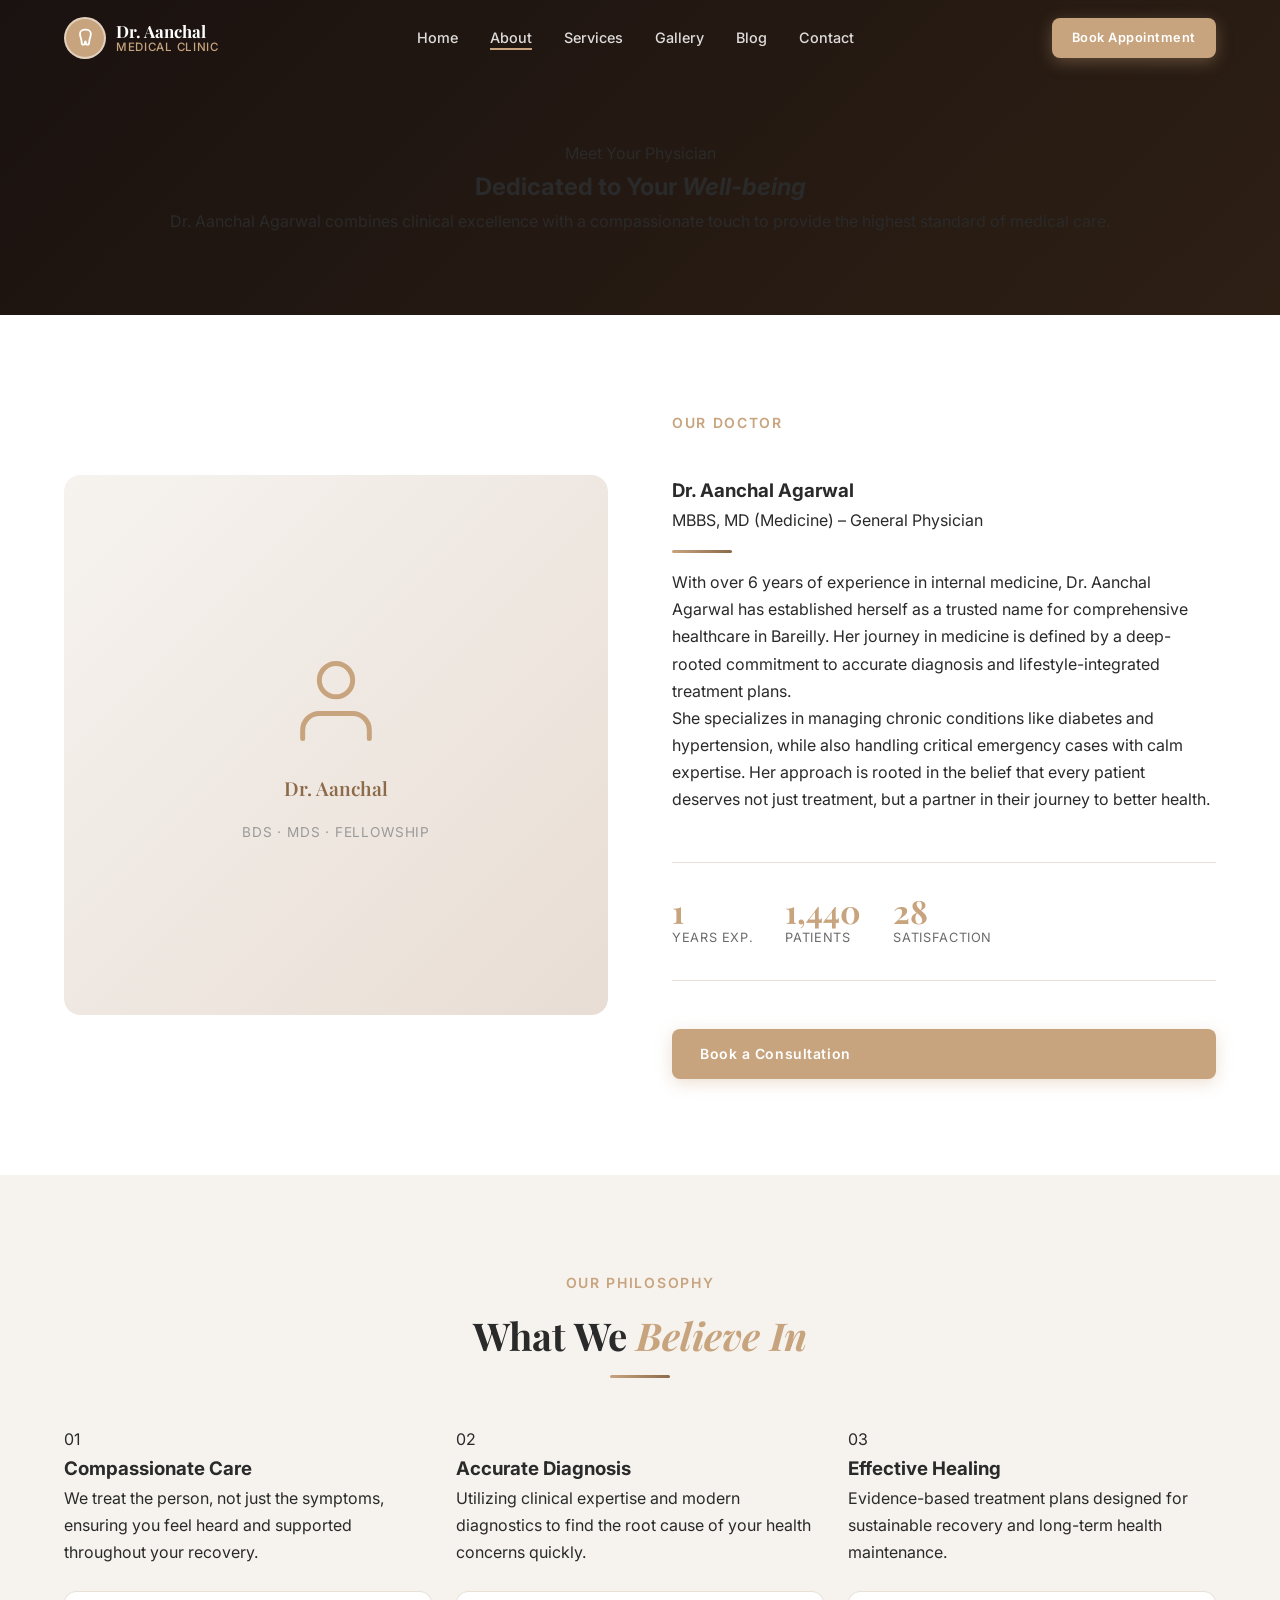
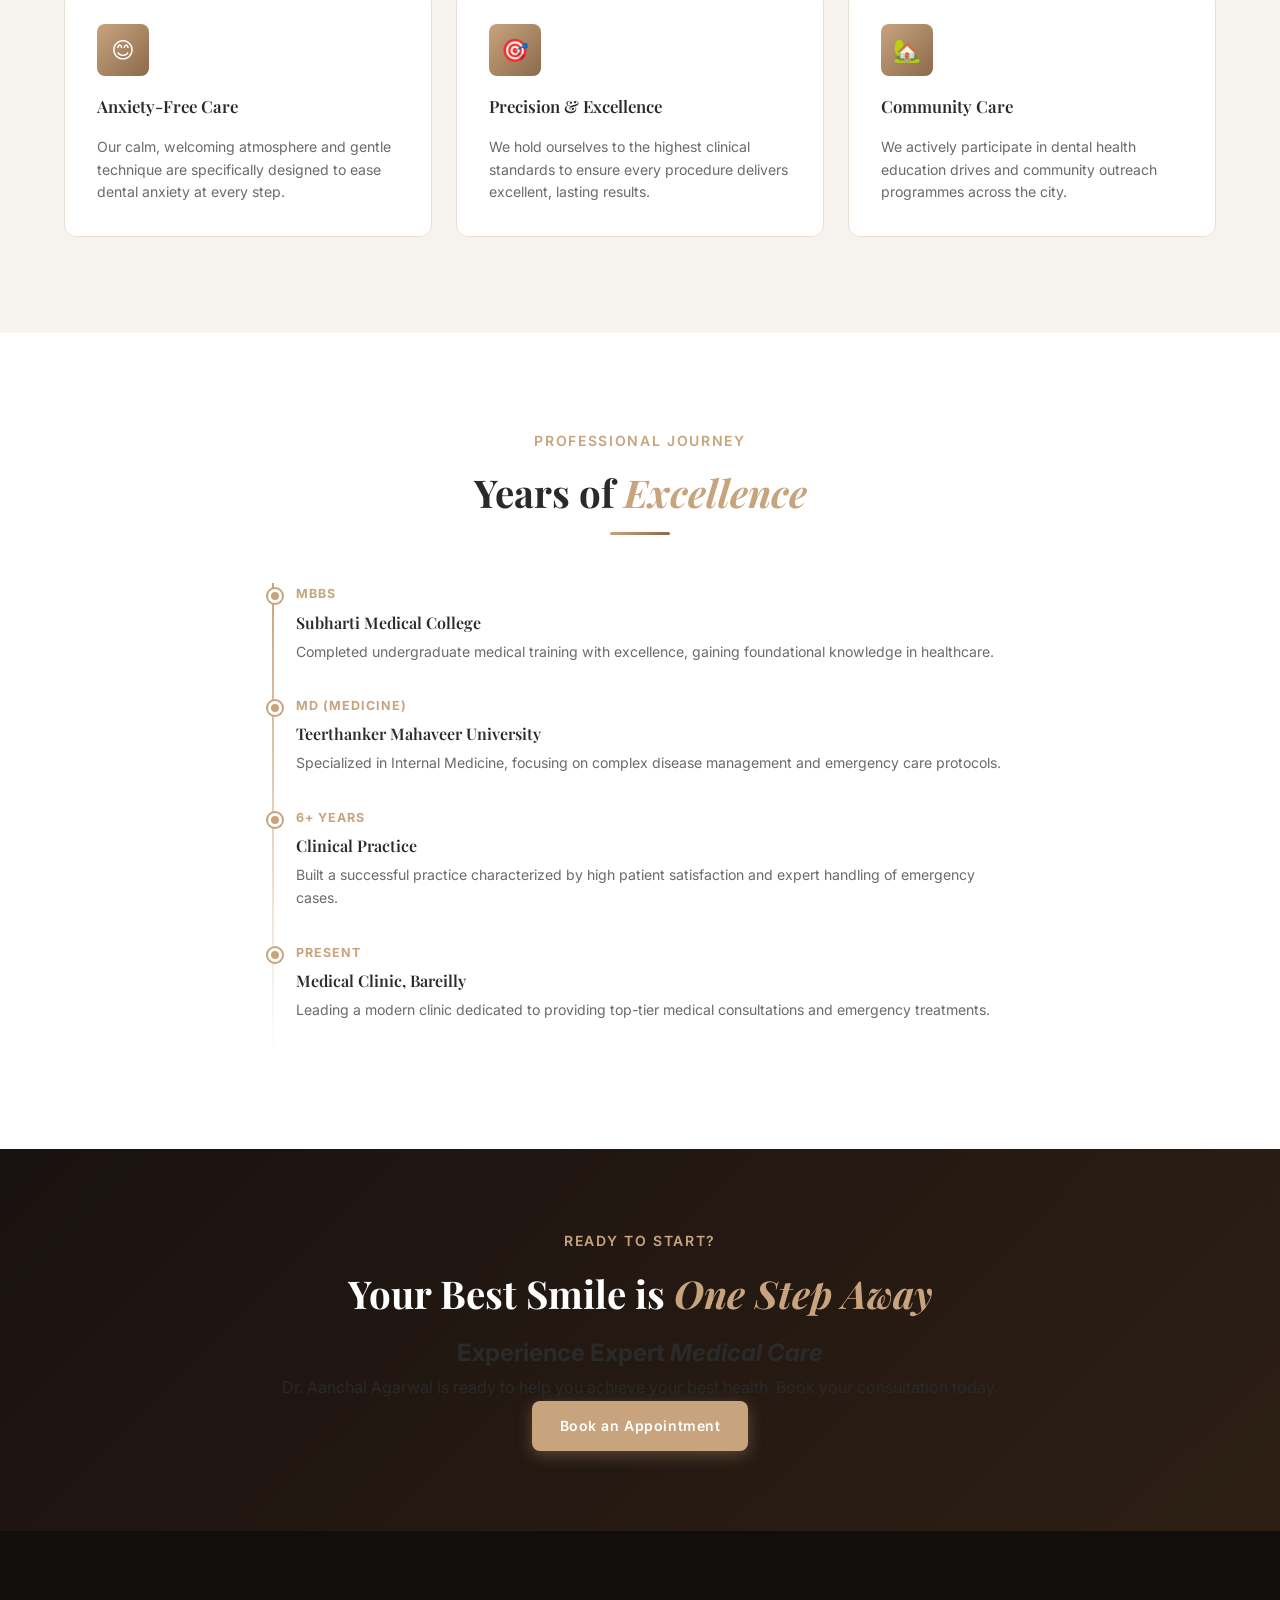
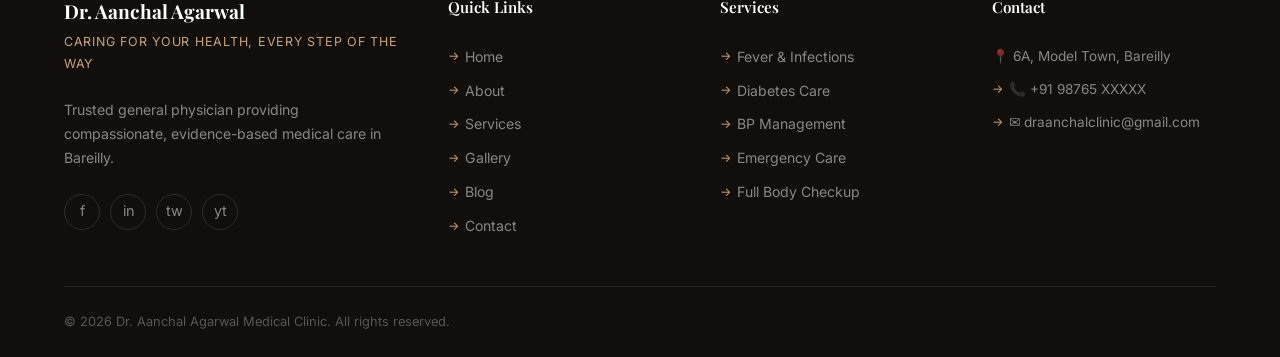
==== commit e516ac35: "Update website for Dr. Aanchal Agarwal (General Physician) and sync documentation" ====
--- a/about.html
+++ b/about.html
@@ -3,8 +3,8 @@
 <head>
   <meta charset="UTF-8" />
   <meta name="viewport" content="width=device-width, initial-scale=1.0" />
-  <meta name="description" content="Learn about Dr. Aanchal — a highly experienced cosmetic and general dentist with over 10 years of clinical expertise in modern, pain-free dentistry." />
-  <title>About Dr. Aanchal | Expert Dental Care</title>
+  <meta name="description" content="Learn more about Dr. Aanchal Agarwal, a dedicated General Physician with MBBS and MD qualifications, providing expert medical care in Bareilly." />
+  <title>About Dr. Aanchal Agarwal | General Physician &amp; Internal Medicine</title>
   <link rel="preconnect" href="https://fonts.googleapis.com" />
   <link rel="preconnect" href="https://fonts.gstatic.com" crossorigin />
   <link rel="stylesheet" href="assets/css/styles.css" />
@@ -32,7 +32,7 @@
       </div>
       <div class="navbar__logo-text">
         <span>Dr. Aanchal</span>
-        <span>Dental Clinic</span>
+        <span>Medical Clinic</span>
       </div>
     </a>
     <ul class="navbar__nav" role="list">
@@ -55,9 +55,9 @@
 <!-- Page Hero -->
 <section class="page-hero" aria-label="About page hero">
   <div class="container">
-    <span class="page-hero__label">About the Doctor</span>
-    <h1 class="page-hero__title">Meet Dr. Aanchal</h1>
-    <p class="page-hero__desc">A passionate dentist committed to creating healthy, beautiful smiles with gentle, modern care.</p>
+      <span class="hero-page__badge">Meet Your Physician</span>
+      <h1 class="hero-page__title">Dedicated to Your <em>Well-being</em></h1>
+      <p class="hero-page__desc">Dr. Aanchal Agarwal combines clinical excellence with a compassionate touch to provide the highest standard of medical care.</p>
   </div>
 </section>
 
@@ -72,24 +72,25 @@
           <p style="font-family:'Playfair Display',serif;font-size:1.2rem;color:#8C6A4A;font-weight:600;">Dr. Aanchal</p>
           <p style="font-size:0.85rem;color:#9A9A9A;letter-spacing:0.06em;text-transform:uppercase;">BDS · MDS · Fellowship</p>
         </div>
-        <div class="about__badge">
-          <div class="about__badge-icon" aria-hidden="true">⭐</div>
-          <div class="about__badge-text"><span>IDA Member</span><span>Certified Specialist</span></div>
-        </div>
       </div>
 
       <div class="about__content reveal reveal-delay-2">
         <span class="section-label">Our Doctor</span>
-        <h2 class="section-title" id="doctor-title">Dedicated to Your <em>Dental Health</em></h2>
-        <div class="divider" aria-hidden="true"></div>
-        <p class="about__bio">Dr. Aanchal is a highly accomplished cosmetic and general dentist with over 10 years of clinical experience. She completed her BDS with distinction and went on to earn an MDS in Oral and Maxillofacial Surgery, followed by a prestigious Fellowship in Cosmetic Dentistry.</p>
-        <p class="about__bio" style="margin-top:12px;">Her philosophy is simple: every patient deserves personalised, compassionate care in a comfortable environment. She continuously updates her skills with the latest advancements in dental technology to ensure her patients receive world-class treatment.</p>
-        <p class="about__bio" style="margin-top:12px;">Outside the clinic, Dr. Aanchal is a passionate dental educator, regularly conducting workshops and awareness programmes on oral hygiene in the community.</p>
-
+        <div class="profile-card__info">
+          <h3>Dr. Aanchal Agarwal</h3>
+          <p>MBBS, MD (Medicine) – General Physician</p>
+          <div class="divider" aria-hidden="true"></div>
+          <p class="profile-card__bio">
+            With over 6 years of experience in internal medicine, Dr. Aanchal Agarwal has established herself as a trusted name for comprehensive healthcare in Bareilly. Her journey in medicine is defined by a deep-rooted commitment to accurate diagnosis and lifestyle-integrated treatment plans.
+          </p>
+          <p class="profile-card__bio">
+            She specializes in managing chronic conditions like diabetes and hypertension, while also handling critical emergency cases with calm expertise. Her approach is rooted in the belief that every patient deserves not just treatment, but a partner in their journey to better health.
+          </p>
+        </div>
         <div class="about__stats" style="margin-top:24px;">
-          <div><div class="about__stat-num" data-count="10" data-suffix="+">10+</div><div class="about__stat-label">Years Exp.</div></div>
-          <div><div class="about__stat-num" data-count="2500" data-suffix="+">2500+</div><div class="about__stat-label">Patients</div></div>
-          <div><div class="about__stat-num" data-count="98" data-suffix="%">98%</div><div class="about__stat-label">Satisfaction</div></div>
+          <div><div class="about__stat-num" data-count="6" data-suffix="+">6+</div><div class="about__stat-label">Years Exp.</div></div>
+          <div><div class="about__stat-num" data-count="5000" data-suffix="+">5000+</div><div class="about__stat-label">Patients</div></div>
+          <div><div class="about__stat-num" data-count="99" data-suffix="%">99%</div><div class="about__stat-label">Satisfaction</div></div>
         </div>
         <a href="index.html#appointment" class="btn btn-primary" style="margin-top:24px;">Book a Consultation</a>
       </div>
@@ -107,21 +108,23 @@
       <div class="divider divider--center" aria-hidden="true"></div>
     </div>
     <div class="values-grid">
-      <div class="feature-card reveal">
-        <div class="feature-card__icon" aria-hidden="true">🤝</div>
-        <h3 class="feature-card__title">Patient-First Approach</h3>
-        <p class="feature-card__desc">Every decision we make prioritises your comfort, health, and long-term wellbeing above everything else.</p>
-      </div>
-      <div class="feature-card reveal reveal-delay-1">
-        <div class="feature-card__icon" aria-hidden="true">💡</div>
-        <h3 class="feature-card__title">Continuous Learning</h3>
-        <p class="feature-card__desc">We invest in ongoing education and the latest dental technology to bring you the most advanced care available.</p>
-      </div>
-      <div class="feature-card reveal reveal-delay-2">
-        <div class="feature-card__icon" aria-hidden="true">🌿</div>
-        <h3 class="feature-card__title">Honest Treatment</h3>
-        <p class="feature-card__desc">We only recommend treatments that are genuinely necessary — transparency and integrity guide every consultation.</p>
-      </div>
+      <article class="value-card reveal">
+        <div class="value-card__num">01</div>
+        <h3 class="value-card__title">Compassionate Care</h3>
+        <p class="value-card__desc">We treat the person, not just the symptoms, ensuring you feel heard and supported throughout your recovery.</p>
+      </article>
+
+      <article class="value-card reveal reveal-delay-1">
+        <div class="value-card__num">02</div>
+        <h3 class="value-card__title">Accurate Diagnosis</h3>
+        <p class="value-card__desc">Utilizing clinical expertise and modern diagnostics to find the root cause of your health concerns quickly.</p>
+      </article>
+
+      <article class="value-card reveal reveal-delay-2">
+        <div class="value-card__num">03</div>
+        <h3 class="value-card__title">Effective Healing</h3>
+        <p class="value-card__desc">Evidence-based treatment plans designed for sustainable recovery and long-term health maintenance.</p>
+      </article>
       <div class="feature-card reveal">
         <div class="feature-card__icon" aria-hidden="true">😊</div>
         <h3 class="feature-card__title">Anxiety-Free Care</h3>
@@ -149,37 +152,44 @@
       <h2 class="section-title" id="journey-title">Years of <em>Excellence</em></h2>
       <div class="divider divider--center" aria-hidden="true"></div>
     </div>
-    <div class="timeline reveal">
-      <div class="timeline-item">
-        <div class="timeline-year">2014</div>
-        <div class="timeline-title">BDS – Bachelor of Dental Surgery</div>
-        <div class="timeline-desc">Graduated with distinction from a premier dental college, laying the foundation for a lifetime of dental excellence.</div>
-      </div>
-      <div class="timeline-item">
-        <div class="timeline-year">2016</div>
-        <div class="timeline-title">MDS – Oral & Maxillofacial Surgery</div>
-        <div class="timeline-desc">Specialised postgraduate training in complex oral procedures, surgical extractions, and facial trauma management.</div>
-      </div>
-      <div class="timeline-item">
-        <div class="timeline-year">2018</div>
-        <div class="timeline-title">Fellowship in Cosmetic Dentistry</div>
-        <div class="timeline-desc">Advanced international fellowship focused on smile design, veneers, bonding, and full-mouth rehabilitation.</div>
-      </div>
-      <div class="timeline-item">
-        <div class="timeline-year">2019</div>
-        <div class="timeline-title">Certified Invisalign Provider</div>
-        <div class="timeline-desc">Completed official certification as an Invisalign provider, enabling patients to straighten teeth discreetly and comfortably.</div>
-      </div>
-      <div class="timeline-item">
-        <div class="timeline-year">2020</div>
-        <div class="timeline-title">Opened Dr. Aanchal Dental Clinic</div>
-        <div class="timeline-desc">Launched her private practice — a state-of-the-art clinic built around the core principle of patient-centred care.</div>
-      </div>
-      <div class="timeline-item" style="padding-bottom:0;">
-        <div class="timeline-year">2026</div>
-        <div class="timeline-title">2500+ Happy Smiles & Counting</div>
-        <div class="timeline-desc">Continuing to transform smiles, educate patients, and raise the standard of dental care in the community.</div>
-      </div>
+    <div class="timeline">
+
+      <div class="timeline-item reveal">
+        <div class="timeline-dot" aria-hidden="true"></div>
+        <div class="timeline-content">
+          <div class="timeline-year">MBBS</div>
+          <h4 class="timeline-title">Subharti Medical College</h4>
+          <p class="timeline-desc">Completed undergraduate medical training with excellence, gaining foundational knowledge in healthcare.</p>
+        </div>
+      </div>
+
+      <div class="timeline-item reveal">
+        <div class="timeline-dot" aria-hidden="true"></div>
+        <div class="timeline-content">
+          <div class="timeline-year">MD (Medicine)</div>
+          <h4 class="timeline-title">Teerthanker Mahaveer University</h4>
+          <p class="timeline-desc">Specialized in Internal Medicine, focusing on complex disease management and emergency care protocols.</p>
+        </div>
+      </div>
+
+      <div class="timeline-item reveal">
+        <div class="timeline-dot" aria-hidden="true"></div>
+        <div class="timeline-content">
+          <div class="timeline-year">6+ Years</div>
+          <h4 class="timeline-title">Clinical Practice</h4>
+          <p class="timeline-desc">Built a successful practice characterized by high patient satisfaction and expert handling of emergency cases.</p>
+        </div>
+      </div>
+
+      <div class="timeline-item reveal">
+        <div class="timeline-dot" aria-hidden="true"></div>
+        <div class="timeline-content">
+          <div class="timeline-year">Present</div>
+          <h4 class="timeline-title">Medical Clinic, Bareilly</h4>
+          <p class="timeline-desc">Leading a modern clinic dedicated to providing top-tier medical consultations and emergency treatments.</p>
+        </div>
+      </div>
+
     </div>
   </div>
 </section>
@@ -189,8 +199,11 @@
   <div class="container">
     <span class="section-label" style="color:var(--color-primary);">Ready to Start?</span>
     <h2 class="section-title" id="cta-title" style="color:#fff;margin:8px auto 16px;">Your Best Smile is <em>One Step Away</em></h2>
-    <p style="color:rgba(255,255,255,0.65);max-width:480px;margin:0 auto 32px;font-size:1rem;">Book a consultation with Dr. Aanchal today and take the first step toward confident, healthy smiles.</p>
-    <a href="index.html#appointment" class="btn btn-primary">Book Appointment</a>
+    <div class="cta-box reveal">
+      <h2 class="cta-box__title">Experience Expert <em>Medical Care</em></h2>
+      <p class="cta-box__desc">Dr. Aanchal Agarwal is ready to help you achieve your best health. Book your consultation today.</p>
+      <a href="index.html#appointment" class="btn btn-primary">Book an Appointment</a>
+    </div>
   </div>
 </section>
 
@@ -199,13 +212,14 @@
   <div class="container">
     <div class="footer__top">
       <div>
-        <div class="footer__brand-name">Dr. Aanchal</div>
-        <span class="footer__brand-tagline">Creating Confident Smiles</span>
-        <p class="footer__brand-desc">Advanced cosmetic and general dentistry in a modern, caring environment.</p>
+        <div class="footer__brand-name">Dr. Aanchal Agarwal</div>
+        <span class="footer__brand-tagline">Caring for Your Health, Every Step of the Way</span>
+        <p class="footer__brand-desc">Trusted general physician providing compassionate, evidence-based medical care in Bareilly.</p>
         <div class="footer__social" aria-label="Social media">
           <a href="#" class="social-link" aria-label="Facebook">f</a>
           <a href="#" class="social-link" aria-label="Instagram">in</a>
           <a href="#" class="social-link" aria-label="Twitter">tw</a>
+          <a href="#" class="social-link" aria-label="YouTube">yt</a>
         </div>
       </div>
       <div>
@@ -217,26 +231,27 @@
         </ul>
       </div>
       <div>
-        <h4 class="footer__col-title">Treatments</h4>
+        <h4 class="footer__col-title">Services</h4>
         <ul class="footer__links">
-          <li><a href="services.html">Teeth Whitening</a></li><li><a href="services.html">Dental Implants</a></li>
-          <li><a href="services.html">Root Canal</a></li><li><a href="services.html">Smile Makeover</a></li>
-          <li><a href="services.html">Invisalign</a></li><li><a href="services.html">Braces</a></li>
+          <li><a href="services.html#fever">Fever &amp; Infections</a></li>
+          <li><a href="services.html#diabetes">Diabetes Care</a></li>
+          <li><a href="services.html#hypertension">BP Management</a></li>
+          <li><a href="services.html#emergency">Emergency Care</a></li>
+          <li><a href="services.html#healthcheck">Full Body Checkup</a></li>
         </ul>
       </div>
       <div>
         <h4 class="footer__col-title">Contact</h4>
-        <ul class="footer__links" style="gap:14px;">
-          <li style="color:rgba(255,255,255,0.5);font-size:0.88rem;">📍 Sector 12, New Delhi</li>
-          <li><a href="tel:+919876500000" style="color:rgba(255,255,255,0.5);font-size:0.88rem;">📞 +91 98765 XXXXX</a></li>
-          <li><a href="mailto:hello@draanchal.in" style="color:rgba(255,255,255,0.5);font-size:0.88rem;">✉️ hello@draanchal.in</a></li>
+        <ul class="footer__links" style="gap:10px;">
+          <li style="color:rgba(255,255,255,0.5);font-size:0.85rem;">📍 6A, Model Town, Bareilly</li>
+          <li><a href="tel:+919876500000" style="color:rgba(255,255,255,0.5);font-size:0.85rem;">📞 +91 98765 XXXXX</a></li>
+          <li><a href="mailto:draanchalclinic@gmail.com" style="color:rgba(255,255,255,0.5);font-size:0.85rem;">✉️ draanchalclinic@gmail.com</a></li>
         </ul>
       </div>
     </div>
-    <div class="footer__bottom"><span>&copy; 2026 Dr. Aanchal Dental Clinic. All rights reserved.</span></div>
+    <div class="footer__bottom"><span>&copy; 2026 Dr. Aanchal Agarwal Medical Clinic. All rights reserved.</span></div>
   </div>
 </footer>
 
 <script src="assets/js/main.js"></script>
 </body>
-</html>
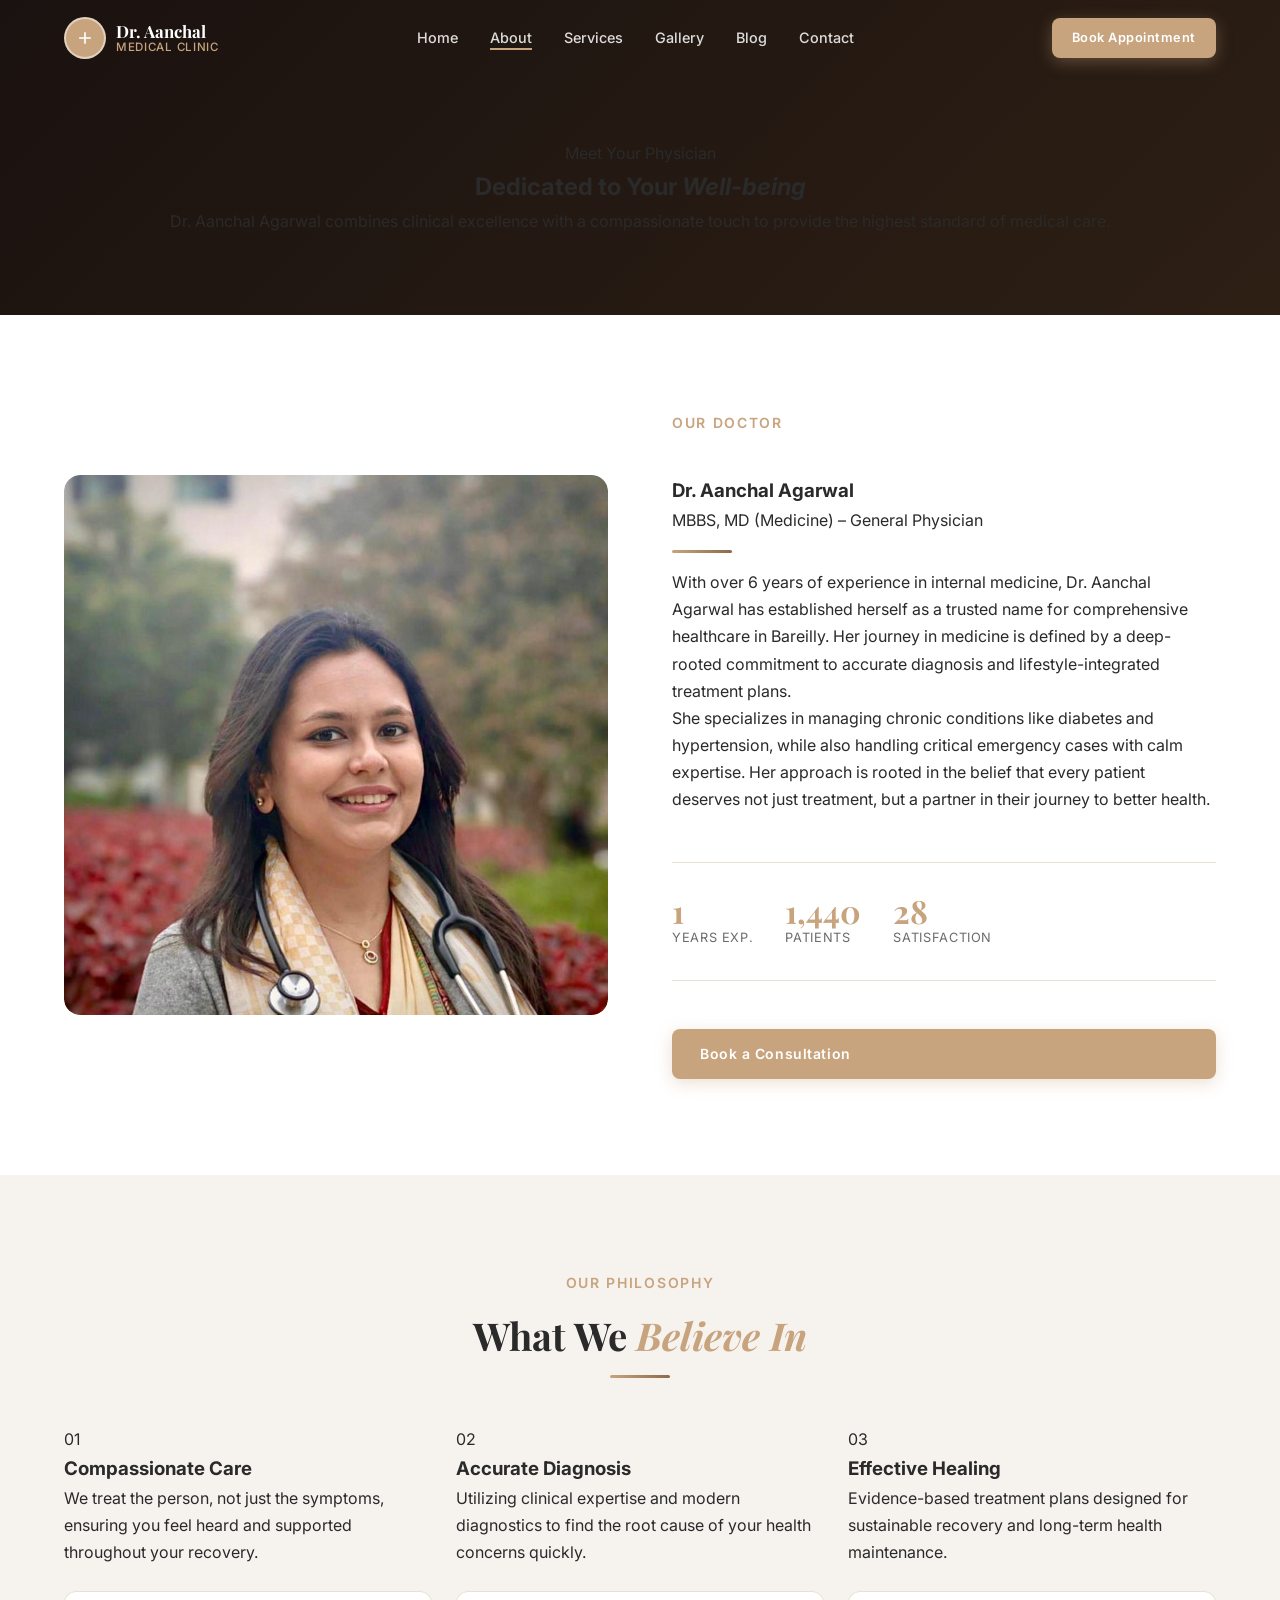
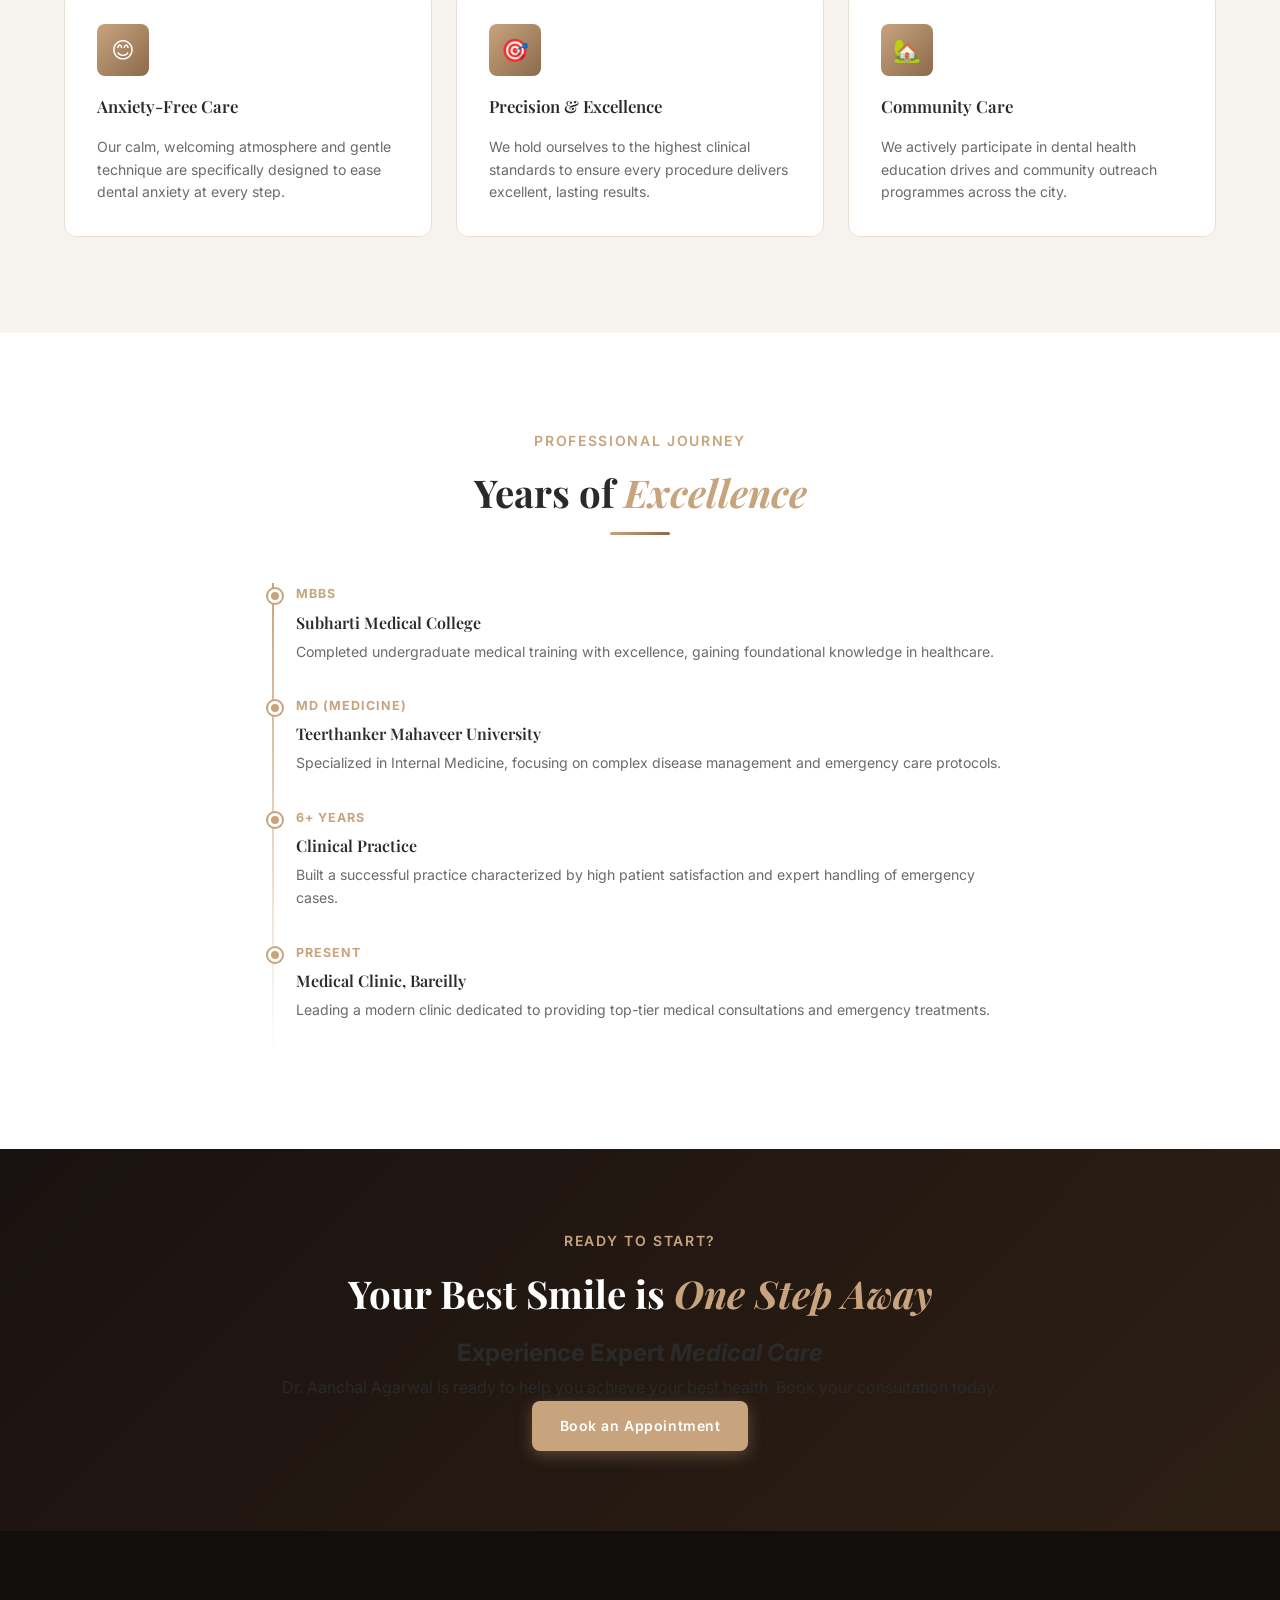
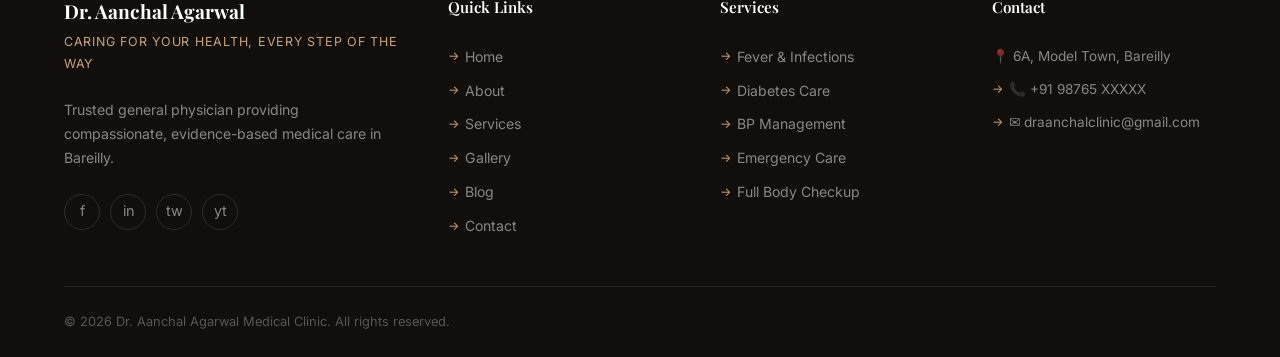
==== commit 0c2f9e82: "Add updated images and contact page changes" ====
--- a/about.html
+++ b/about.html
@@ -26,9 +26,9 @@
 <!-- Navbar -->
 <nav class="navbar" id="navbar" role="navigation" aria-label="Main navigation">
   <div class="navbar__inner">
-    <a href="index.html" class="navbar__logo" aria-label="Dr. Aanchal Dental Clinic home">
+    <a href="index.html" class="navbar__logo" aria-label="Dr. Aanchal Medical Clinic home">
       <div class="navbar__logo-icon" aria-hidden="true">
-        <svg width="20" height="20" viewBox="0 0 24 24" fill="none" stroke="currentColor" stroke-width="2.2" stroke-linecap="round" stroke-linejoin="round"><path d="M12 2C9 2 6 4 6 7c0 2 .5 3.5 1 5 .5 1.5 1 3 1 5 0 1.5.5 3 2 3s2-1.5 2-3c0-.5.2-1 .5-1 .3 0 .5.5.5 1 0 1.5.5 3 2 3s2-1.5 2-3c0-2 .5-3.5 1-5 .5-1.5 1-3 1-5 0-3-3-5-6-5z"/></svg>
+        <svg width="20" height="20" viewBox="0 0 24 24" fill="none" stroke="currentColor" stroke-width="2.2" stroke-linecap="round" stroke-linejoin="round"><path d="M19 13h-6v6h-2v-6H5v-2h6V5h2v6h6v2z" fill="currentColor" stroke="none"/></svg>
       </div>
       <div class="navbar__logo-text">
         <span>Dr. Aanchal</span>
@@ -67,11 +67,7 @@
     <div class="about__grid" style="display:grid;grid-template-columns:1fr 1fr;gap:64px;align-items:center;">
 
       <div class="about__image-wrap reveal">
-        <div style="width:100%;height:540px;background:linear-gradient(135deg,#f6f3ef,#e8ddd4);border-radius:16px;display:flex;align-items:center;justify-content:center;flex-direction:column;gap:16px;">
-          <svg width="100" height="110" viewBox="0 0 24 24" fill="none" stroke="#C8A47E" stroke-width="1.2" stroke-linecap="round" stroke-linejoin="round" aria-hidden="true"><path d="M20 21v-2a4 4 0 0 0-4-4H8a4 4 0 0 0-4 4v2"/><circle cx="12" cy="7" r="4"/></svg>
-          <p style="font-family:'Playfair Display',serif;font-size:1.2rem;color:#8C6A4A;font-weight:600;">Dr. Aanchal</p>
-          <p style="font-size:0.85rem;color:#9A9A9A;letter-spacing:0.06em;text-transform:uppercase;">BDS · MDS · Fellowship</p>
-        </div>
+        <img src="aanchal.jpeg" alt="Dr. Aanchal Agarwal" style="width:100%;height:540px;object-fit:cover;border-radius:16px;box-shadow:0 10px 30px rgba(0,0,0,0.08);" />
       </div>
 
       <div class="about__content reveal reveal-delay-2">
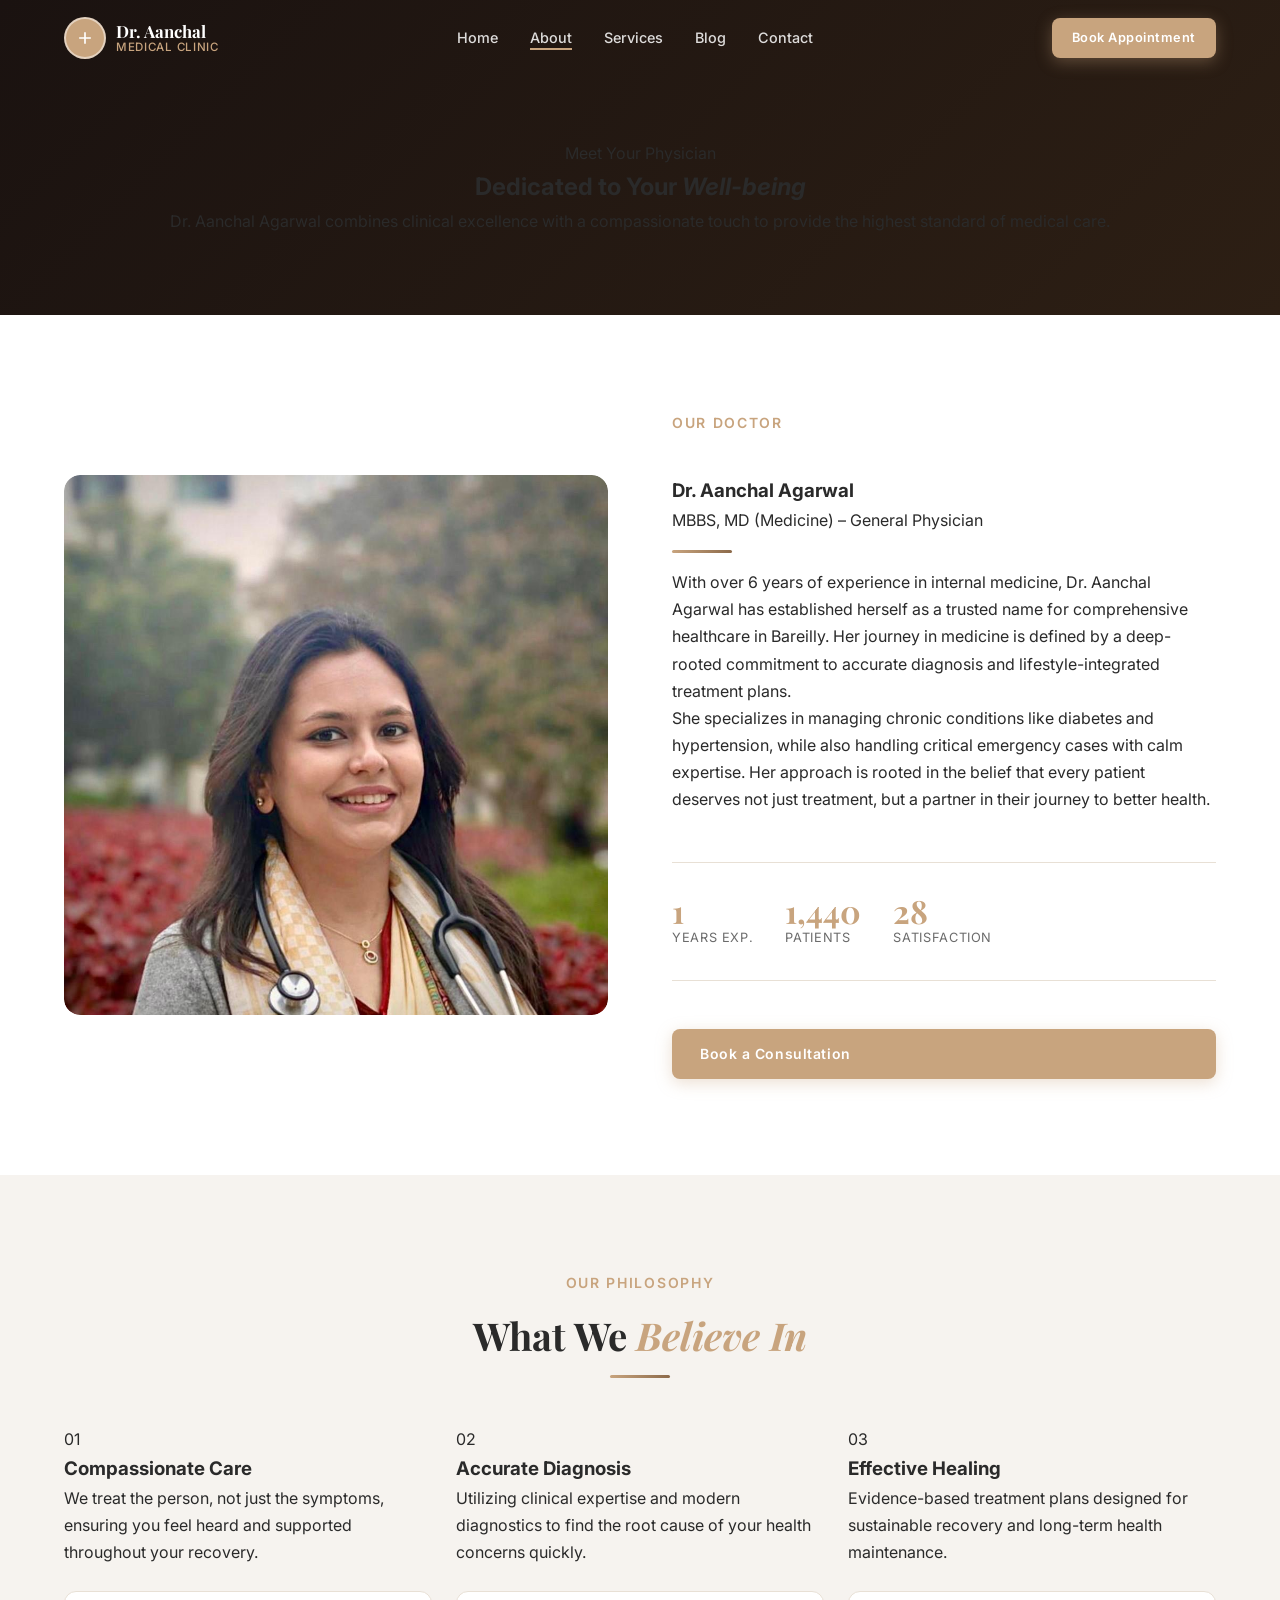
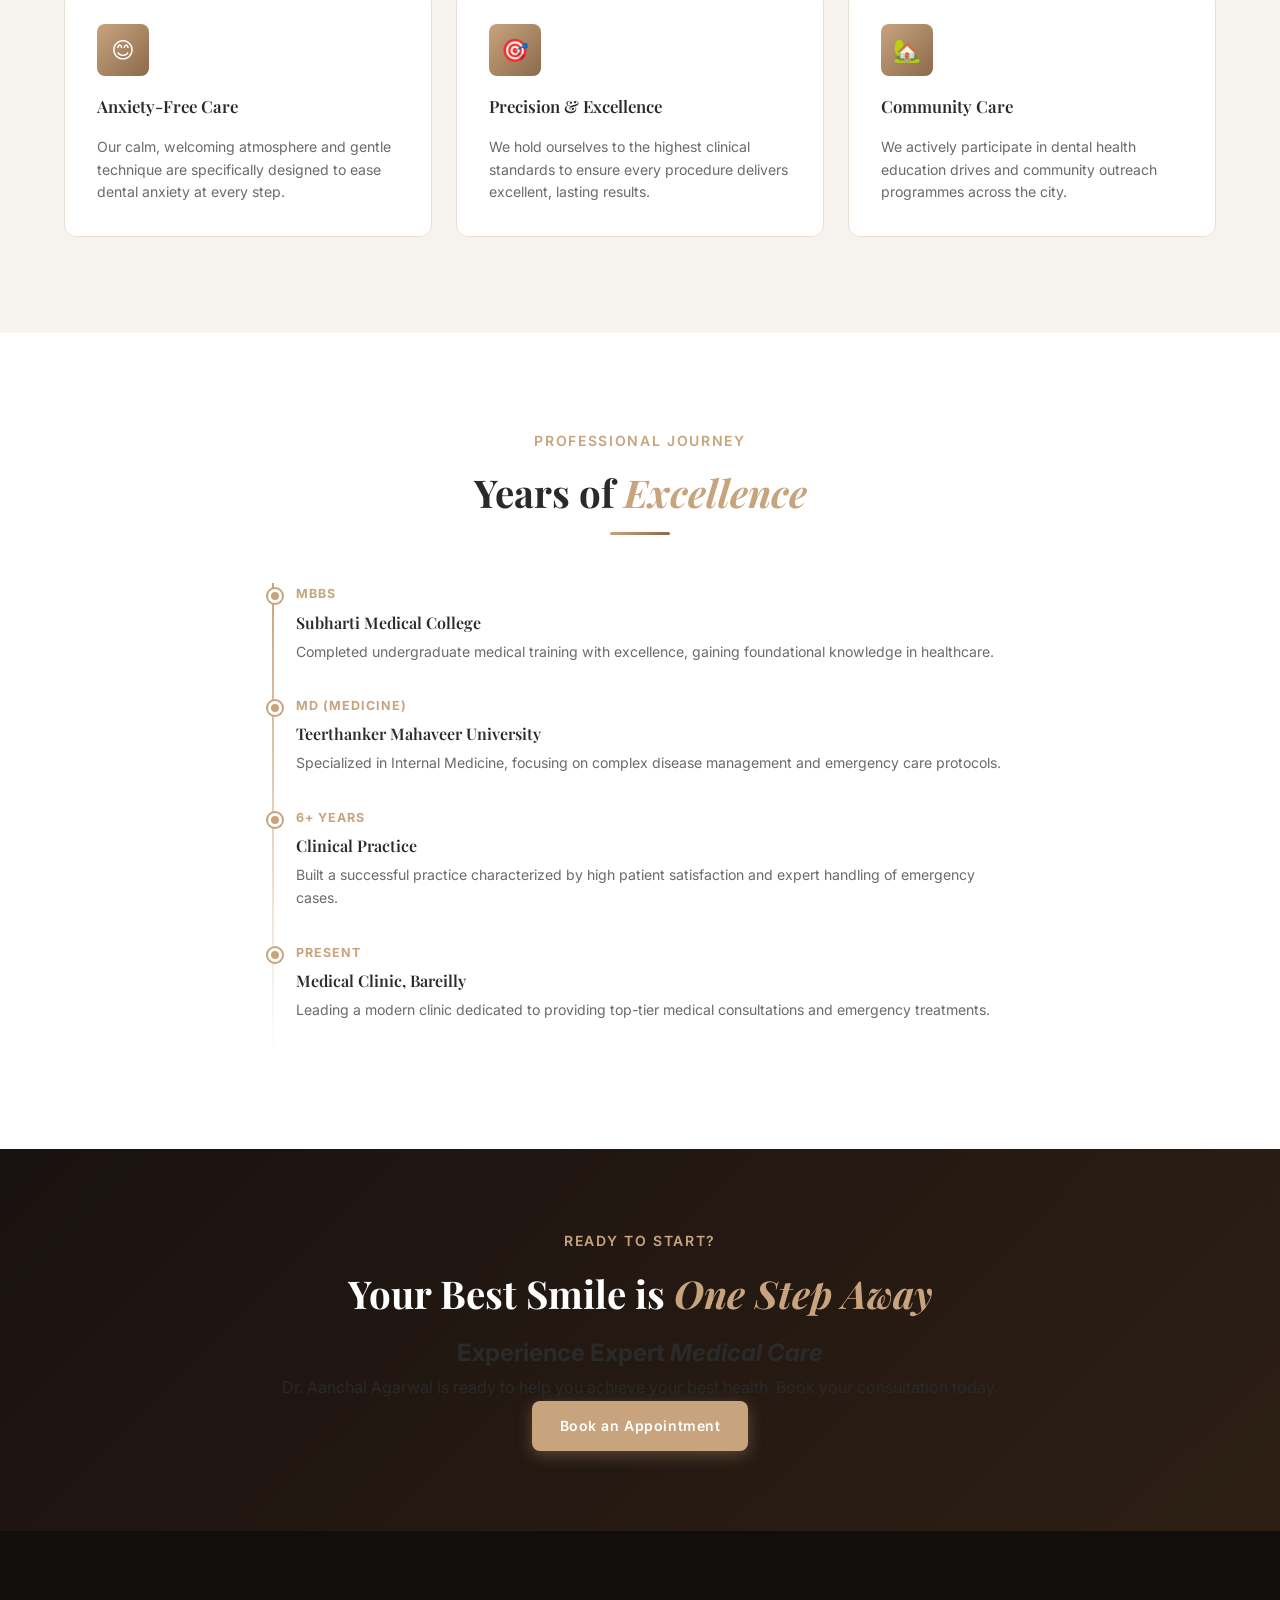
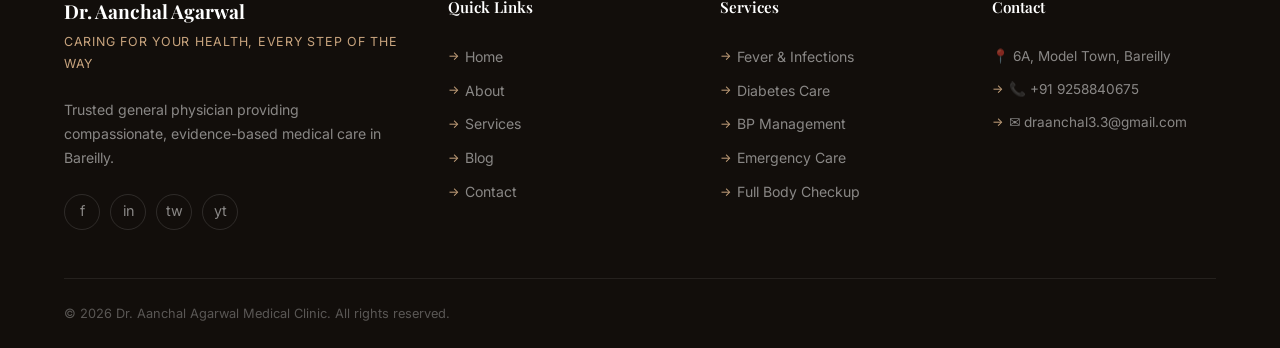
==== commit d869d52b: "Update site updates" ====
--- a/about.html
+++ b/about.html
@@ -39,7 +39,7 @@
       <li><a href="index.html">Home</a></li>
       <li><a href="about.html" class="active">About</a></li>
       <li><a href="services.html">Services</a></li>
-      <li><a href="gallery.html">Gallery</a></li>
+      
       <li><a href="blog.html">Blog</a></li>
       <li><a href="contact.html">Contact</a></li>
     </ul>
@@ -48,7 +48,7 @@
   </div>
 </nav>
 <nav class="navbar__mobile" id="mobileNav" aria-label="Mobile navigation">
-  <a href="index.html">Home</a><a href="about.html">About</a><a href="services.html">Services</a><a href="gallery.html">Gallery</a><a href="blog.html">Blog</a><a href="contact.html">Contact</a>
+  <a href="index.html">Home</a><a href="about.html">About</a><a href="services.html">Services</a><a href="blog.html">Blog</a><a href="contact.html">Contact</a>
   <a href="index.html#appointment" class="btn btn-primary" style="margin-top:8px">Book Appointment</a>
 </nav>
 
@@ -222,7 +222,7 @@
         <h4 class="footer__col-title">Quick Links</h4>
         <ul class="footer__links">
           <li><a href="index.html">Home</a></li><li><a href="about.html">About</a></li>
-          <li><a href="services.html">Services</a></li><li><a href="gallery.html">Gallery</a></li>
+          <li><a href="services.html">Services</a></li>
           <li><a href="blog.html">Blog</a></li><li><a href="contact.html">Contact</a></li>
         </ul>
       </div>
@@ -240,8 +240,8 @@
         <h4 class="footer__col-title">Contact</h4>
         <ul class="footer__links" style="gap:10px;">
           <li style="color:rgba(255,255,255,0.5);font-size:0.85rem;">📍 6A, Model Town, Bareilly</li>
-          <li><a href="tel:+919876500000" style="color:rgba(255,255,255,0.5);font-size:0.85rem;">📞 +91 98765 XXXXX</a></li>
-          <li><a href="mailto:draanchalclinic@gmail.com" style="color:rgba(255,255,255,0.5);font-size:0.85rem;">✉️ draanchalclinic@gmail.com</a></li>
+          <li><a href="tel:+919258840675" style="color:rgba(255,255,255,0.5);font-size:0.85rem;">📞 +91 9258840675</a></li>
+          <li><a href="mailto:draanchal3.3@gmail.com" style="color:rgba(255,255,255,0.5);font-size:0.85rem;">✉️ draanchal3.3@gmail.com</a></li>
         </ul>
       </div>
     </div>
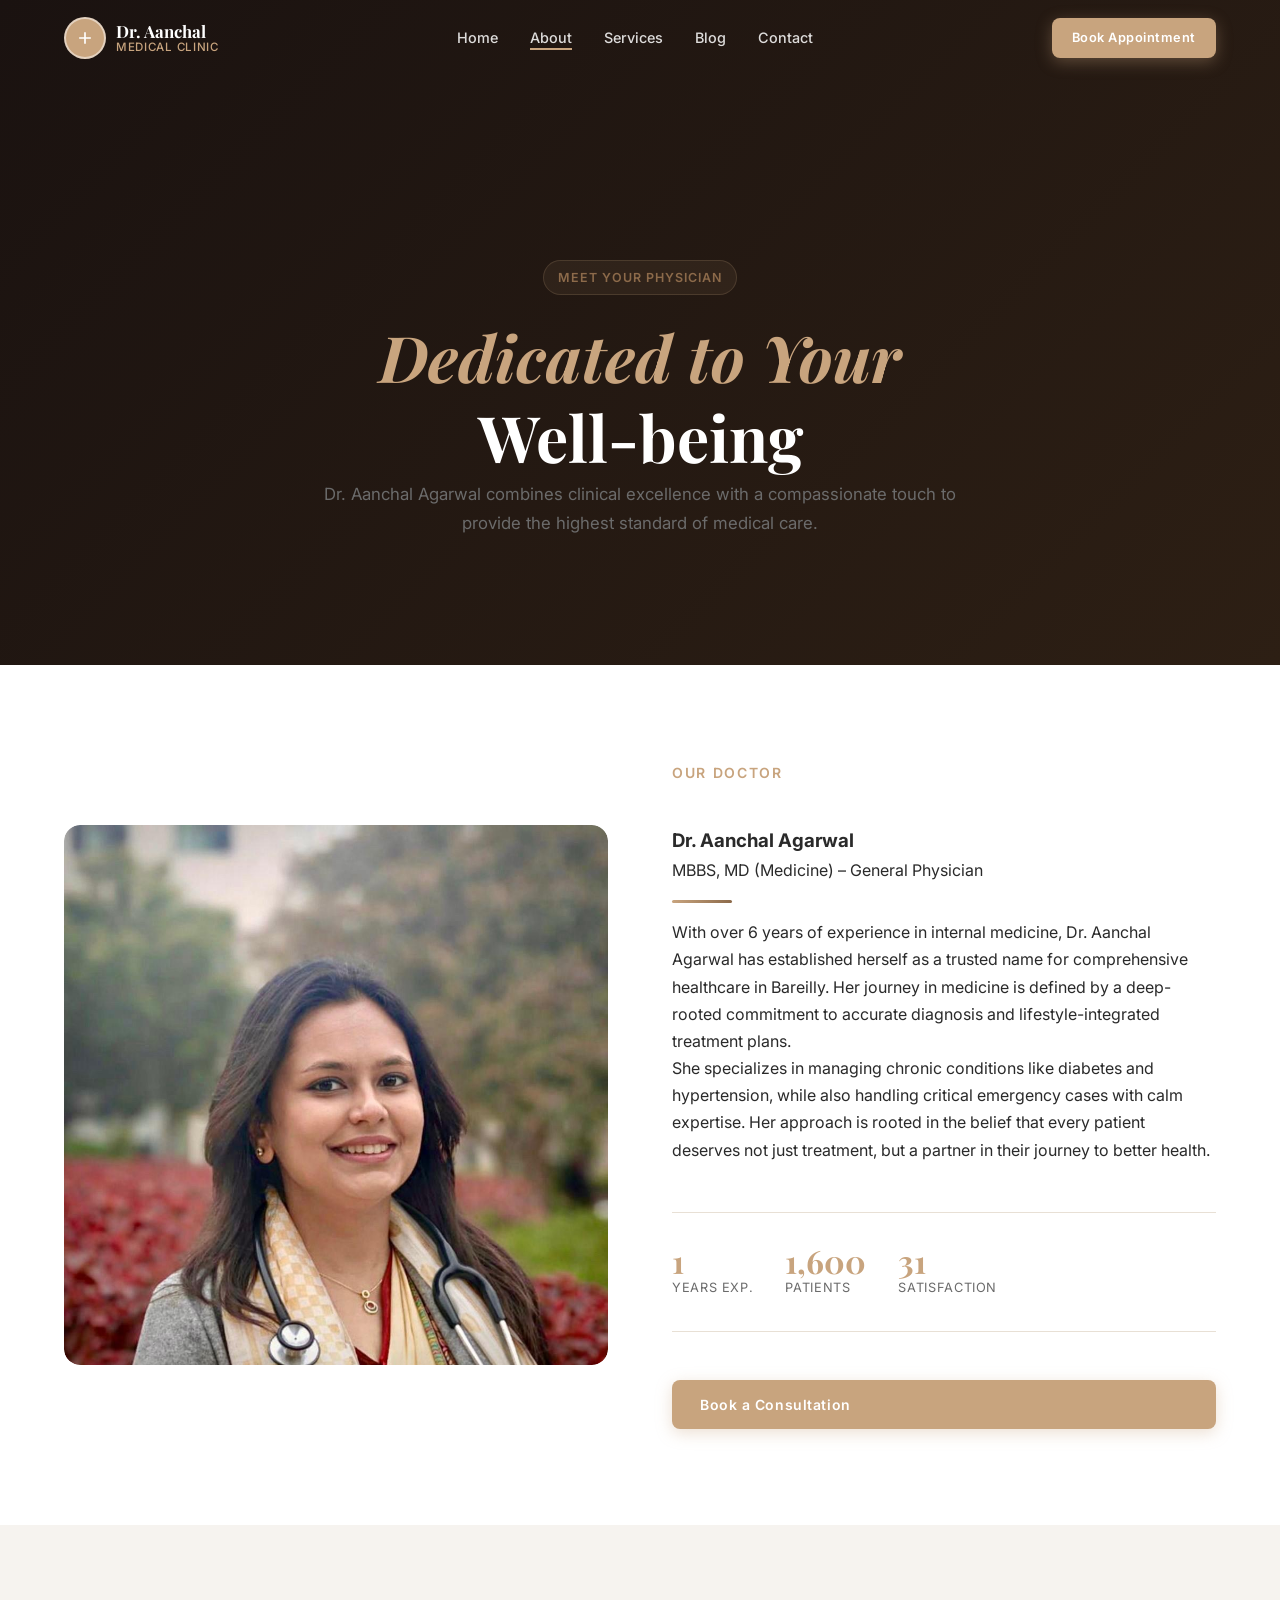
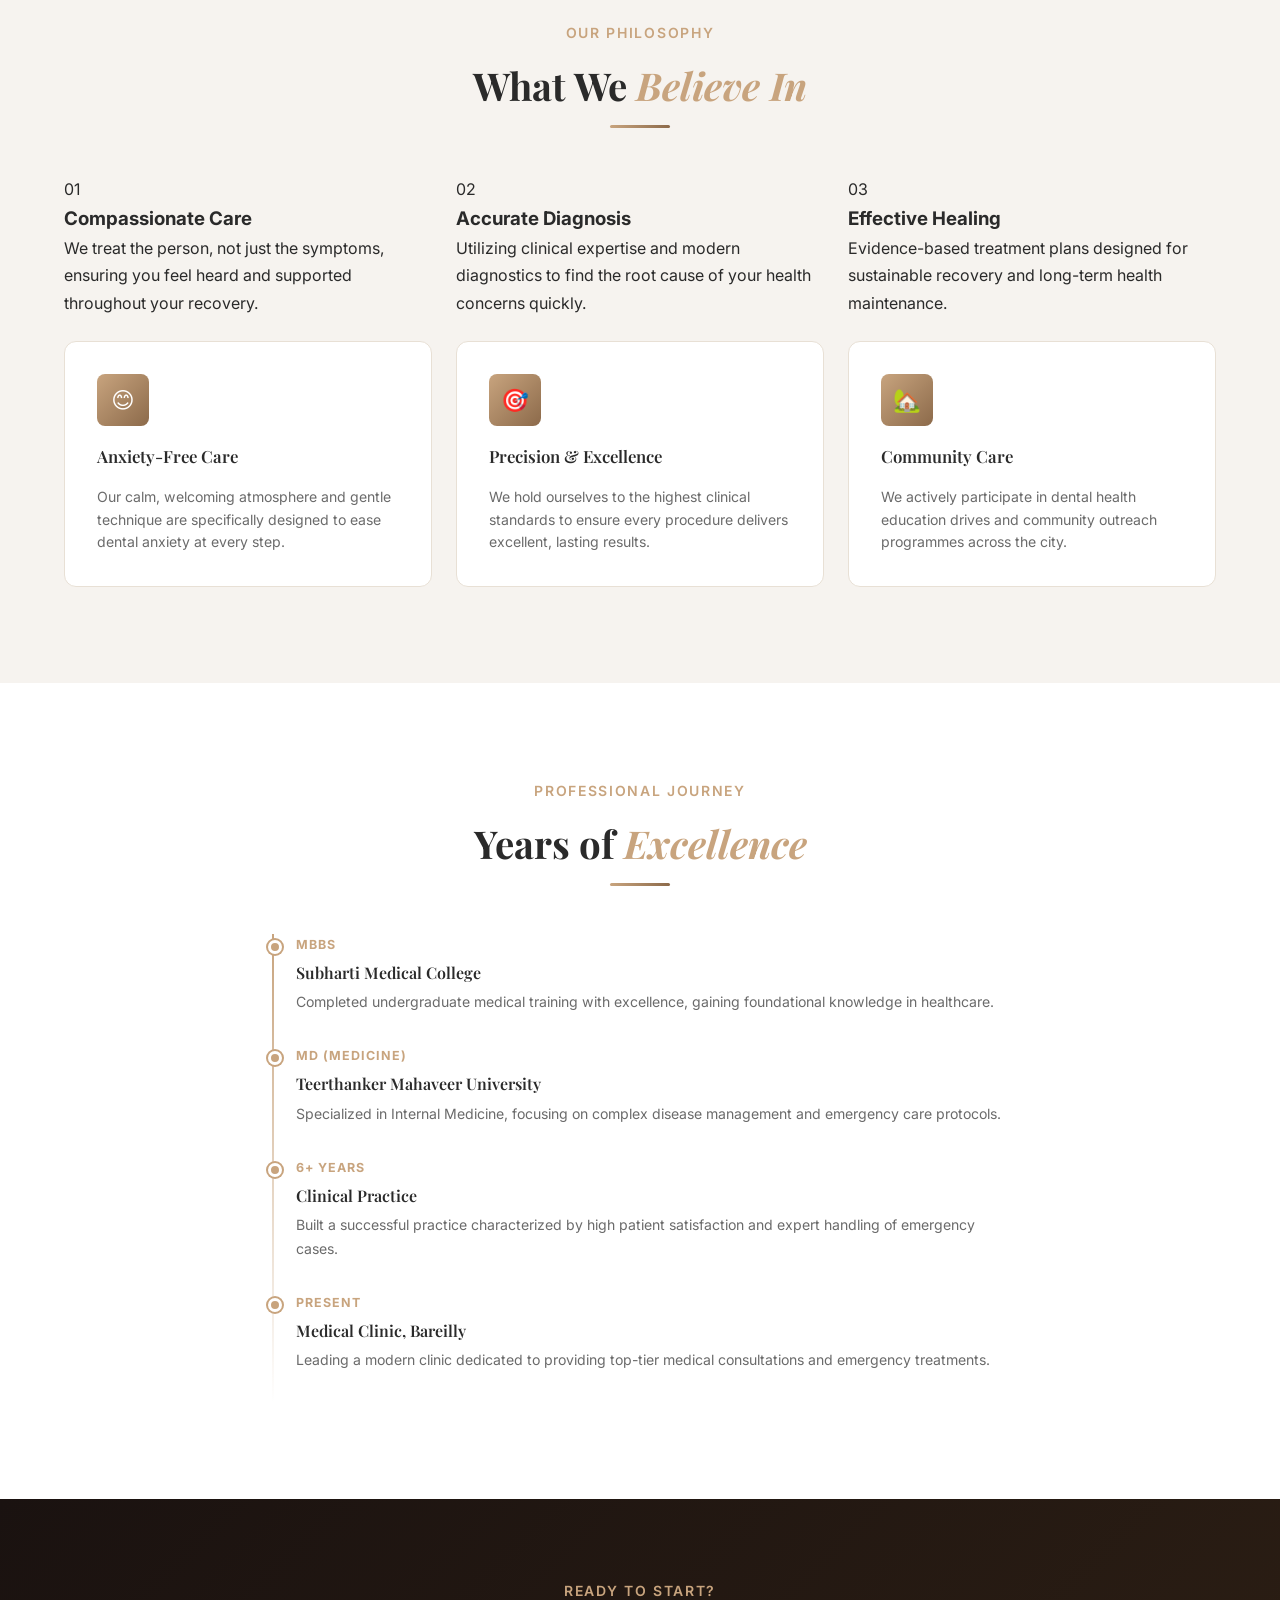
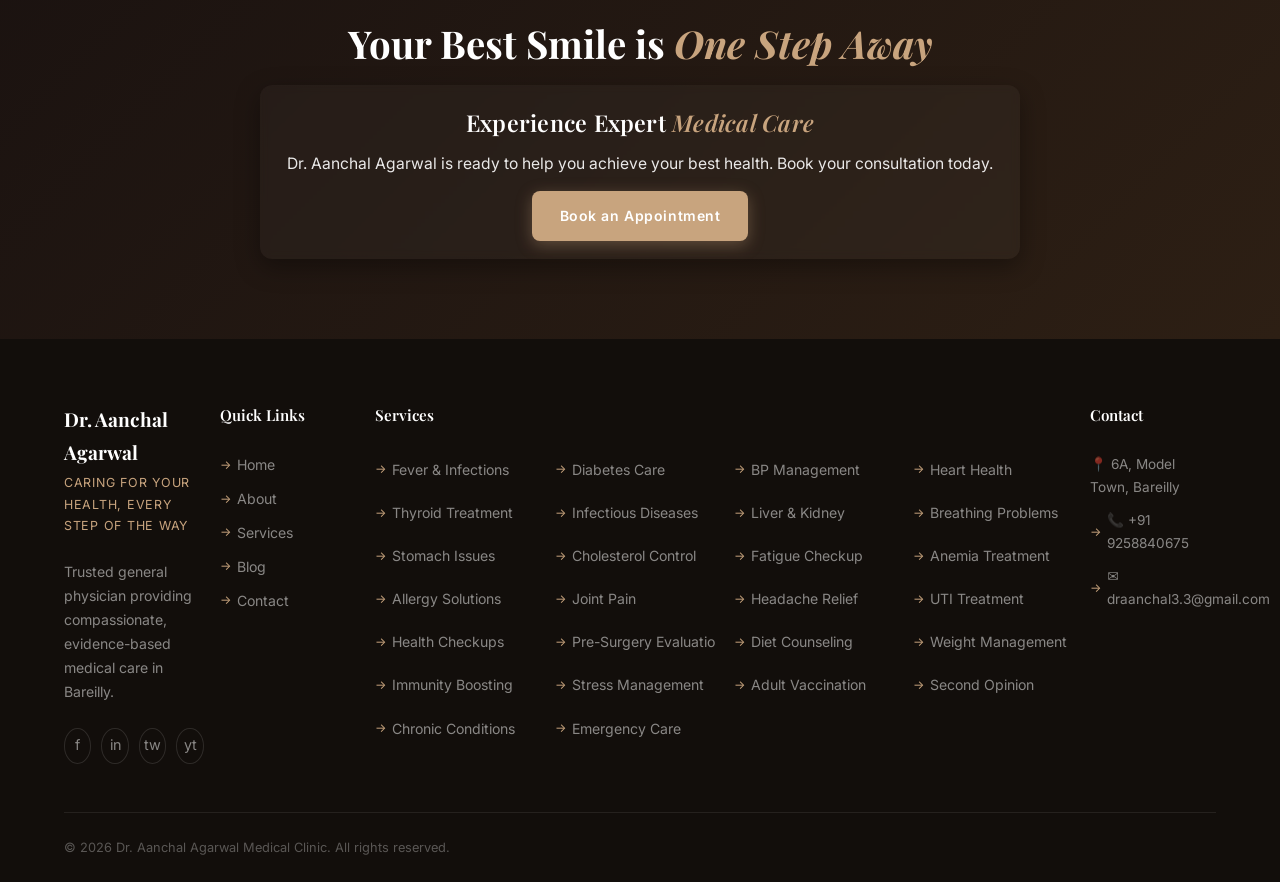
==== commit 118d7aec: "refactor: enhance navbar in services; footer section and small refactors" ====
--- a/about.html
+++ b/about.html
@@ -56,7 +56,8 @@
 <section class="page-hero" aria-label="About page hero">
   <div class="container">
       <span class="hero-page__badge">Meet Your Physician</span>
-      <h1 class="hero-page__title">Dedicated to Your <em>Well-being</em></h1>
+      <h1 class="hero-page__title"><em>Dedicated to Your</em></h1>
+      <h2 class="hero-page__subtitle">Well-being</h2>
       <p class="hero-page__desc">Dr. Aanchal Agarwal combines clinical excellence with a compassionate touch to provide the highest standard of medical care.</p>
   </div>
 </section>
@@ -67,7 +68,7 @@
     <div class="about__grid" style="display:grid;grid-template-columns:1fr 1fr;gap:64px;align-items:center;">
 
       <div class="about__image-wrap reveal">
-        <img src="aanchal.jpeg" alt="Dr. Aanchal Agarwal" style="width:100%;height:540px;object-fit:cover;border-radius:16px;box-shadow:0 10px 30px rgba(0,0,0,0.08);" />
+        <img src="assets/images/aanchal.jpeg" alt="Dr. Aanchal Agarwal" style="width:100%;height:540px;object-fit:cover;border-radius:16px;box-shadow:0 10px 30px rgba(0,0,0,0.08);" />
       </div>
 
       <div class="about__content reveal reveal-delay-2">
@@ -228,13 +229,36 @@
       </div>
       <div>
         <h4 class="footer__col-title">Services</h4>
-        <ul class="footer__links">
-          <li><a href="services.html#fever">Fever &amp; Infections</a></li>
-          <li><a href="services.html#diabetes">Diabetes Care</a></li>
-          <li><a href="services.html#hypertension">BP Management</a></li>
-          <li><a href="services.html#emergency">Emergency Care</a></li>
-          <li><a href="services.html#healthcheck">Full Body Checkup</a></li>
-        </ul>
+        <div class="footer__services">
+          <ul class="footer__links">
+            <li><a href="services.html#fever">Fever &amp; Infections</a></li>
+            <li><a href="services.html#diabetes">Diabetes Care</a></li>
+            <li><a href="services.html#hypertension">BP Management</a></li>
+            <li><a href="services.html#heart-health">Heart Health</a></li>
+            <li><a href="services.html#thyroid">Thyroid Treatment</a></li>
+            <li><a href="services.html#infectious-diseases">Infectious Diseases</a></li>
+            <li><a href="services.html#liver-kidney">Liver &amp; Kidney</a></li>
+            <li><a href="services.html#breathing-problems">Breathing Problems</a></li>
+            <li><a href="services.html#stomach-issues">Stomach Issues</a></li>
+            <li><a href="services.html#cholesterol">Cholesterol Control</a></li>
+            <li><a href="services.html#fatigue">Fatigue Checkup</a></li>
+            <li><a href="services.html#anemia">Anemia Treatment</a></li>
+            <li><a href="services.html#allergy">Allergy Solutions</a></li>
+            <li><a href="services.html#joint-pain">Joint Pain</a></li>
+            <li><a href="services.html#headache">Headache Relief</a></li>
+            <li><a href="services.html#uti">UTI Treatment</a></li>
+            <li><a href="services.html#healthcheck">Health Checkups</a></li>
+            <li><a href="services.html#pre-surgery">Pre-Surgery Evaluation</a></li>
+            <li><a href="services.html#diet-counseling">Diet Counseling</a></li>
+            <li><a href="services.html#weight-management">Weight Management</a></li>
+            <li><a href="services.html#immunity">Immunity Boosting</a></li>
+            <li><a href="services.html#stress-management">Stress Management</a></li>
+            <li><a href="services.html#adult-vaccination">Adult Vaccination</a></li>
+            <li><a href="services.html#second-opinion">Second Opinion</a></li>
+            <li><a href="services.html#chronic-conditions">Chronic Conditions</a></li>
+            <li><a href="services.html#emergency">Emergency Care</a></li>
+          </ul>
+        </div>
       </div>
       <div>
         <h4 class="footer__col-title">Contact</h4>
--- a/assets/css/styles.css
+++ b/assets/css/styles.css
@@ -400,6 +400,56 @@
 .navbar__mobile a:hover { color: var(--color-primary); }
 
 /* ============================================================
+   SERVICES NAV (Tabs)
+   ============================================================ */
+.services-nav{
+  display:flex;
+  gap:12px;
+  align-items:center;
+  padding:8px;
+  border-radius:12px;
+  background: transparent;
+  overflow-x:auto;
+  -webkit-overflow-scrolling:touch;
+}
+.services-nav::-webkit-scrollbar{ display:none; }
+.services-nav__link{
+  display:inline-flex;
+  align-items:center;
+  gap:8px;
+  padding:10px 14px;
+  border-radius:10px;
+  background:transparent;
+  color:var(--color-text-muted);
+  font-weight:600;
+  font-size:0.95rem;
+  transition:var(--transition);
+  border:1px solid transparent;
+  flex:0 0 auto; /* prevents stretching when container is wide */
+}
+.services-nav__link:hover{
+  color:var(--color-primary);
+  background:rgba(200,164,126,0.06);
+  transform:translateY(-2px);
+  border-color:rgba(200,164,126,0.12);
+}
+.services-nav__link.active,
+.services-nav__link:active,
+.services-nav__link[aria-current="true"]{
+  color:#fff;
+  background:var(--color-primary);
+  box-shadow:var(--shadow-sm);
+  transform:none;
+  border-color:transparent;
+}
+
+@media(min-width:768px){
+  .services-nav{ justify-content:flex-start; padding:12px 6px; }
+  .services-nav__link{ padding:12px 18px; }
+}
+
+
+/* ============================================================
    HERO SECTION
    ============================================================ */
 .hero {
@@ -578,6 +628,103 @@
   0%   { transform: scaleY(0); transform-origin: top; }
   50%  { transform: scaleY(1); transform-origin: top; }
   100% { transform: scaleY(0); transform-origin: bottom; }
+}
+
+/* ============================================================
+   PAGE HERO (about.html) — Aliases and adjustments
+   Keep the same hero aesthetic but ensure visibility for non-hero pages
+   ============================================================ */
+.page-hero {
+  padding: var(--sp-7) 0;
+  background: linear-gradient(180deg, rgba(250,248,246,0.6), transparent 60%);
+}
+.page-hero .container {
+  max-width: var(--max-width);
+  margin: 0 auto;
+  padding-top: 120px; /* keep title clear of fixed navbar */
+  padding-bottom: 48px;
+  display: flex;
+  flex-direction: column;
+  align-items: center;
+  justify-content: center;
+  text-align: center;
+}
+
+.hero-page__badge {
+  display: inline-flex;
+  align-items: center;
+  gap: 8px;
+  background: rgba(200,164,126,0.08);
+  border: 1px solid rgba(200,164,126,0.18);
+  color: var(--color-primary-dark);
+  padding: 6px 14px;
+  border-radius: 50px;
+  font-size: 0.78rem;
+  font-weight: 600;
+  letter-spacing: 0.08em;
+  text-transform: uppercase;
+  margin-bottom: var(--sp-3);
+}
+.page-hero .hero-page__title {
+  font-family: var(--font-heading);
+  font-size: var(--fs-hero);
+  font-weight: 700;
+  color: var(--color-text);
+  line-height: 1.18;
+  max-width: 760px;
+  margin: 0 0 4px 0; /* tighter gap to subtitle */
+  text-align: center;
+}
+.page-hero .hero-page__title em { color: var(--color-primary); font-style: italic; display: block; }
+.hero-page__desc {
+  font-size: 1.05rem;
+  color: var(--color-text-muted);
+  max-width: 640px;
+  margin-top: 6px;
+}
+
+/* Match the page hero title styles but show the subtitle in white */
+.page-hero .hero-page__subtitle {
+  font-family: var(--font-heading);
+  font-size: var(--fs-hero);
+  font-weight: 700;
+  color: #ffffff;
+  line-height: 1.18;
+  max-width: 760px;
+  margin: 0; /* remove extra gap; title now controls separation */
+  text-align: center;
+}
+
+@media (max-width: 768px) {
+  .page-hero .container { padding-top: 90px; }
+  .hero-page__title { font-size: clamp(1.6rem, 6vw, 2.4rem); }
+}
+
+/* CTA box on dark banner: compact and distinct from hero title/subtitle */
+.cta-box {
+  background: rgba(255,255,255,0.03);
+  color: #fff;
+  padding: 18px 22px;
+  max-width: 760px;
+  margin: 18px auto 0;
+  text-align: center;
+  border-radius: 12px;
+  box-shadow: 0 8px 24px rgba(0,0,0,0.35);
+  backdrop-filter: blur(4px);
+}
+.cta-box__title {
+  font-family: var(--font-heading);
+  font-size: clamp(1.15rem, 2.2vw, 1.45rem);
+  font-weight: 600;
+  color: #fff;
+  margin: 0 0 8px 0;
+  letter-spacing: 0.01em;
+}
+.cta-box__title em { color: var(--color-primary); font-style: italic; }
+.cta-box__desc {
+  color: rgba(255,255,255,0.9);
+  font-size: 0.98rem;
+  margin: 0 0 14px 0;
 }
 
 /* ============================================================
@@ -1394,6 +1541,88 @@
 }
 
 .blog-card:hover .blog-card__link { gap: 10px; }
+/* Featured post layout for blog page */
+.featured-post {
+  display: grid;
+  grid-template-columns: 2fr 1fr;
+  gap: var(--sp-4);
+  align-items: stretch;
+  margin-bottom: var(--sp-5);
+}
+.featured-post__img {
+  border-radius: var(--radius-lg);
+  overflow: hidden;
+  background: var(--color-secondary);
+  min-height: 360px;
+  display: flex;
+  align-items: center;
+  justify-content: center;
+}
+.featured-post__img .gallery-placeholder { padding: var(--sp-4); }
+.featured-post__content {
+  background: var(--color-bg);
+  border-radius: var(--radius-lg);
+  padding: var(--sp-4);
+  box-shadow: var(--shadow-md);
+  display: flex;
+  flex-direction: column;
+  gap: var(--sp-3);
+}
+.featured-post__title {
+  font-family: var(--font-heading);
+  font-size: clamp(1.25rem, 2.6vw, 1.6rem);
+  font-weight: 700;
+  color: var(--color-text);
+  line-height: 1.15;
+  margin: 0;
+}
+.featured-post__desc {
+  color: var(--color-text-muted);
+  font-size: 1rem;
+  line-height: 1.7;
+}
+.post-meta { display:flex; gap:12px; align-items:center; color:var(--color-text-light); font-size:0.9rem; }
+
+/* Grid for blog cards */
+.blog-grid {
+  display: grid;
+  grid-template-columns: repeat(3, 1fr);
+  gap: var(--sp-4);
+}
+@media (max-width: 1024px) { .blog-grid { grid-template-columns: repeat(2, 1fr); } }
+@media (max-width: 768px) { .blog-grid { grid-template-columns: 1fr; } }
+
+/* Support existing blog HTML classes */
+.blog-card__content {
+  padding: var(--sp-3);
+  display: flex;
+  flex-direction: column;
+  gap: var(--sp-2);
+}
+
+.post-cat {
+  display: inline-block;
+  background: var(--color-secondary);
+  color: var(--color-primary-dark);
+  padding: 4px 10px;
+  border-radius: 50px;
+  font-weight: 600;
+  font-size: 0.78rem;
+  margin-bottom: 6px;
+  letter-spacing: 0.06em;
+}
+
+.read-more,
+.blog-card__link {
+  font-size: 0.85rem;
+  font-weight: 600;
+  color: var(--color-primary);
+  display: inline-flex;
+  align-items: center;
+  gap: 6px;
+  transition: gap var(--transition-fast);
+}
+.read-more:hover, .blog-card__link:hover { gap: 10px; color: var(--color-primary-dark); }
 
 /* ============================================================
    CONTACT SECTION
@@ -1504,8 +1733,9 @@
 
 .footer__top {
   display: grid;
-  grid-template-columns: 1.5fr 1fr 1fr 1fr;
-  gap: var(--sp-5);
+  /* give the Services column more room and tighten the gutter */
+  grid-template-columns: 1fr 1fr 5fr 0.9fr;
+  gap: var(--sp-2);
   padding-bottom: var(--sp-5);
   border-bottom: 1px solid rgba(255,255,255,0.08);
 }
@@ -1589,6 +1819,46 @@
 }
 
 .footer__links a:hover { color: var(--color-primary); }
+
+/* Ensure footer grid children can shrink to avoid overflow/overlap */
+.footer__top > div { min-width: 0; }
+
+.footer__services .footer__links {
+  display: grid;
+  grid-template-columns: repeat(4, minmax(0, 1fr));
+  gap: 10px 18px;
+  align-items: start;
+}
+.footer__services .footer__links li {
+  margin: 0;
+  padding: 6px 0;
+  line-height: 1.5;
+  list-style: none;
+  -webkit-column-break-inside: avoid;
+  break-inside: avoid;
+}
+.footer__services .footer__links a {
+  /* Match Quick Links styling */
+  color: rgba(255,255,255,0.5);
+  font-size: 0.88rem;
+  transition: color var(--transition-fast);
+  display: flex;
+  align-items: center;
+  gap: 6px;
+  /* Prevent link text from wrapping */
+  white-space: nowrap;
+  overflow: hidden;
+  text-overflow: ellipsis;
+}
+@media (max-width: 1024px) {
+  .footer__services .footer__links { grid-template-columns: repeat(3, minmax(0, 1fr)); }
+}
+@media (max-width: 768px) {
+  .footer__services .footer__links { grid-template-columns: repeat(2, minmax(0, 1fr)); }
+}
+@media (max-width: 480px) {
+  .footer__services .footer__links { grid-template-columns: 1fr; }
+}
 
 .footer__bottom {
   display: flex;
